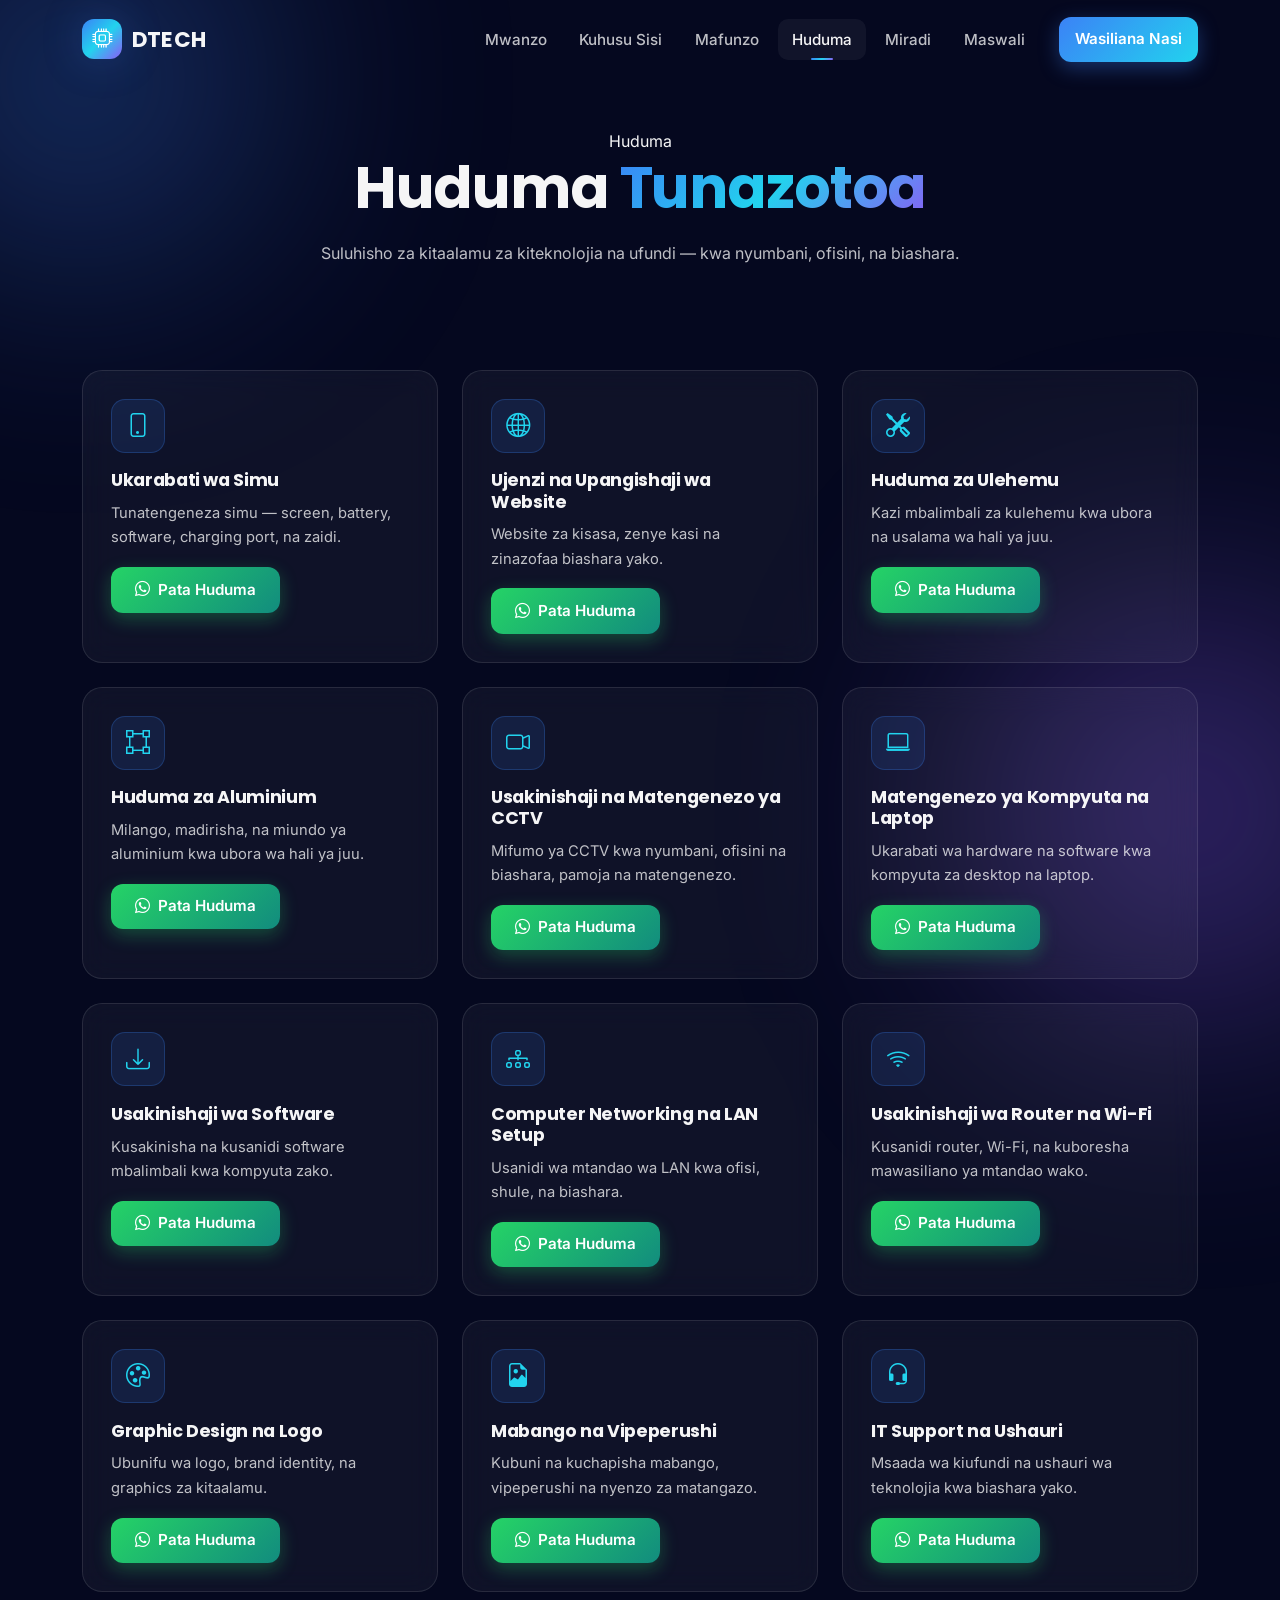
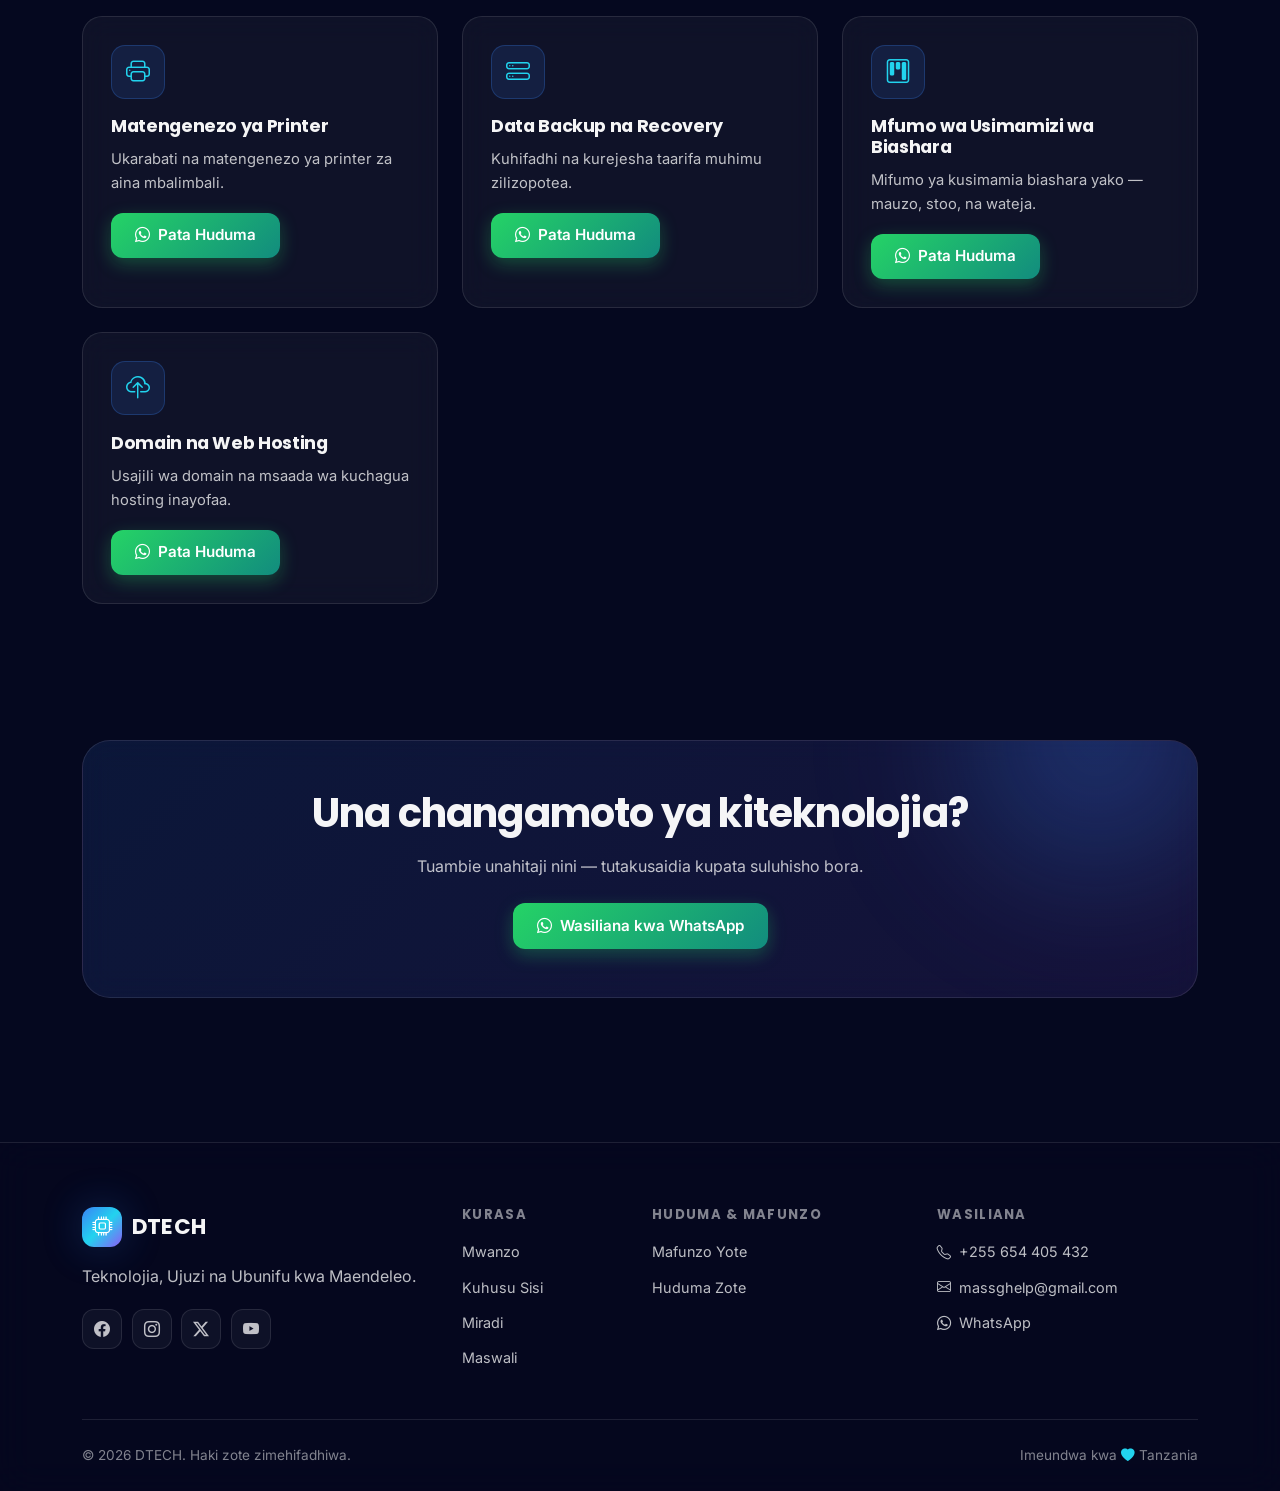
==== huduma.html @ c22b495e "Initial front-end page building" ====
<!DOCTYPE html>
<html lang="sw">
<head>
<meta charset="UTF-8">
<meta name="viewport" content="width=device-width, initial-scale=1">
<title>Huduma — DTECH</title>
<meta name="description" content="Huduma za DTECH: ukarabati wa simu, ujenzi wa website, ulehemu, aluminium, CCTV, networking, IT support na zaidi.">
<link rel="preconnect" href="https://fonts.googleapis.com">
<link rel="preconnect" href="https://fonts.gstatic.com" crossorigin>
<link href="https://fonts.googleapis.com/css2?family=Inter:wght@400;500;600;700&family=Poppins:wght@600;700;800&display=swap" rel="stylesheet">
<link href="https://cdn.jsdelivr.net/npm/bootstrap@5.3.3/dist/css/bootstrap.min.css" rel="stylesheet">
<link href="https://cdn.jsdelivr.net/npm/bootstrap-icons@1.11.3/font/bootstrap-icons.css" rel="stylesheet">
<link href="assets/css/style.css" rel="stylesheet">
</head>
<body>

<nav class="navbar navbar-expand-lg fixed-top dtech-nav" id="mainNav">
  <div class="container">
    <a class="navbar-brand" href="index.html"><span class="brand-logo"><i class="bi bi-cpu"></i></span><span class="brand-text">DTECH</span></a>
    <button class="navbar-toggler" type="button" data-bs-toggle="collapse" data-bs-target="#navMenu"><span class="navbar-toggler-icon"></span></button>
    <div class="collapse navbar-collapse" id="navMenu">
      <ul class="navbar-nav ms-auto align-items-lg-center gap-lg-1">
        <li class="nav-item"><a class="nav-link" href="index.html">Mwanzo</a></li>
        <li class="nav-item"><a class="nav-link" href="kuhusu.html">Kuhusu Sisi</a></li>
        <li class="nav-item"><a class="nav-link" href="mafunzo.html">Mafunzo</a></li>
        <li class="nav-item"><a class="nav-link" href="huduma.html">Huduma</a></li>
        <li class="nav-item"><a class="nav-link" href="miradi.html">Miradi</a></li>
        <li class="nav-item"><a class="nav-link" href="maswali.html">Maswali</a></li>
        <li class="nav-item ms-lg-3 mt-2 mt-lg-0"><a class="btn btn-gradient btn-sm px-3" href="wasiliana.html">Wasiliana Nasi</a></li>
      </ul>
    </div>
  </div>
</nav>

<header class="page-header">
  <div class="container">
    <span class="eyebrow">Huduma</span>
    <h1>Huduma <span class="gradient-text">Tunazotoa</span></h1>
    <p>Suluhisho za kitaalamu za kiteknolojia na ufundi — kwa nyumbani, ofisini, na biashara.</p>
  </div>
</header>

<section class="section-sm">
  <div class="container">
    <div class="row g-4">
      <!-- 1 -->
      <div class="col-md-6 col-lg-4 reveal">
        <div class="glass-card">
          <div class="card-icon"><i class="bi bi-phone"></i></div>
          <h3 class="card-title">Ukarabati wa Simu</h3>
          <p class="card-text">Tunatengeneza simu — screen, battery, software, charging port, na zaidi.</p>
          <a href="https://wa.me/255654405432?text=Habari%20DTECH%2C%20nahitaji%20huduma%20ya%20Ukarabati%20wa%20Simu." target="_blank" rel="noopener" class="btn btn-whatsapp btn-sm"><i class="bi bi-whatsapp me-1"></i> Pata Huduma</a>
        </div>
      </div>
      <!-- 2 -->
      <div class="col-md-6 col-lg-4 reveal">
        <div class="glass-card">
          <div class="card-icon"><i class="bi bi-globe2"></i></div>
          <h3 class="card-title">Ujenzi na Upangishaji wa Website</h3>
          <p class="card-text">Website za kisasa, zenye kasi na zinazofaa biashara yako.</p>
          <a href="https://wa.me/255654405432?text=Habari%20DTECH%2C%20nahitaji%20huduma%20ya%20Ujenzi%20na%20Upangishaji%20wa%20Website." target="_blank" rel="noopener" class="btn btn-whatsapp btn-sm"><i class="bi bi-whatsapp me-1"></i> Pata Huduma</a>
        </div>
      </div>
      <!-- 3 -->
      <div class="col-md-6 col-lg-4 reveal">
        <div class="glass-card">
          <div class="card-icon"><i class="bi bi-tools"></i></div>
          <h3 class="card-title">Huduma za Ulehemu</h3>
          <p class="card-text">Kazi mbalimbali za kulehemu kwa ubora na usalama wa hali ya juu.</p>
          <a href="https://wa.me/255654405432?text=Habari%20DTECH%2C%20nahitaji%20huduma%20za%20Ulehemu." target="_blank" rel="noopener" class="btn btn-whatsapp btn-sm"><i class="bi bi-whatsapp me-1"></i> Pata Huduma</a>
        </div>
      </div>
      <!-- 4 -->
      <div class="col-md-6 col-lg-4 reveal">
        <div class="glass-card">
          <div class="card-icon"><i class="bi bi-bounding-box"></i></div>
          <h3 class="card-title">Huduma za Aluminium</h3>
          <p class="card-text">Milango, madirisha, na miundo ya aluminium kwa ubora wa hali ya juu.</p>
          <a href="https://wa.me/255654405432?text=Habari%20DTECH%2C%20nahitaji%20huduma%20za%20Aluminium." target="_blank" rel="noopener" class="btn btn-whatsapp btn-sm"><i class="bi bi-whatsapp me-1"></i> Pata Huduma</a>
        </div>
      </div>
      <!-- 5 -->
      <div class="col-md-6 col-lg-4 reveal">
        <div class="glass-card">
          <div class="card-icon"><i class="bi bi-camera-video"></i></div>
          <h3 class="card-title">Usakinishaji na Matengenezo ya CCTV</h3>
          <p class="card-text">Mifumo ya CCTV kwa nyumbani, ofisini na biashara, pamoja na matengenezo.</p>
          <a href="https://wa.me/255654405432?text=Habari%20DTECH%2C%20nahitaji%20huduma%20ya%20Usakinishaji%20na%20Matengenezo%20ya%20CCTV." target="_blank" rel="noopener" class="btn btn-whatsapp btn-sm"><i class="bi bi-whatsapp me-1"></i> Pata Huduma</a>
        </div>
      </div>
      <!-- 6 -->
      <div class="col-md-6 col-lg-4 reveal">
        <div class="glass-card">
          <div class="card-icon"><i class="bi bi-laptop"></i></div>
          <h3 class="card-title">Matengenezo ya Kompyuta na Laptop</h3>
          <p class="card-text">Ukarabati wa hardware na software kwa kompyuta za desktop na laptop.</p>
          <a href="https://wa.me/255654405432?text=Habari%20DTECH%2C%20nahitaji%20huduma%20ya%20Matengenezo%20ya%20Kompyuta%20na%20Laptop." target="_blank" rel="noopener" class="btn btn-whatsapp btn-sm"><i class="bi bi-whatsapp me-1"></i> Pata Huduma</a>
        </div>
      </div>
      <!-- 7 -->
      <div class="col-md-6 col-lg-4 reveal">
        <div class="glass-card">
          <div class="card-icon"><i class="bi bi-download"></i></div>
          <h3 class="card-title">Usakinishaji wa Software</h3>
          <p class="card-text">Kusakinisha na kusanidi software mbalimbali kwa kompyuta zako.</p>
          <a href="https://wa.me/255654405432?text=Habari%20DTECH%2C%20nahitaji%20huduma%20ya%20Usakinishaji%20wa%20Software." target="_blank" rel="noopener" class="btn btn-whatsapp btn-sm"><i class="bi bi-whatsapp me-1"></i> Pata Huduma</a>
        </div>
      </div>
      <!-- 8 -->
      <div class="col-md-6 col-lg-4 reveal">
        <div class="glass-card">
          <div class="card-icon"><i class="bi bi-diagram-3"></i></div>
          <h3 class="card-title">Computer Networking na LAN Setup</h3>
          <p class="card-text">Usanidi wa mtandao wa LAN kwa ofisi, shule, na biashara.</p>
          <a href="https://wa.me/255654405432?text=Habari%20DTECH%2C%20nahitaji%20huduma%20ya%20Computer%20Networking%20na%20LAN%20Setup." target="_blank" rel="noopener" class="btn btn-whatsapp btn-sm"><i class="bi bi-whatsapp me-1"></i> Pata Huduma</a>
        </div>
      </div>
      <!-- 9 -->
      <div class="col-md-6 col-lg-4 reveal">
        <div class="glass-card">
          <div class="card-icon"><i class="bi bi-wifi"></i></div>
          <h3 class="card-title">Usakinishaji wa Router na Wi-Fi</h3>
          <p class="card-text">Kusanidi router, Wi-Fi, na kuboresha mawasiliano ya mtandao wako.</p>
          <a href="https://wa.me/255654405432?text=Habari%20DTECH%2C%20nahitaji%20huduma%20ya%20Usakinishaji%20wa%20Router%20na%20Wi-Fi." target="_blank" rel="noopener" class="btn btn-whatsapp btn-sm"><i class="bi bi-whatsapp me-1"></i> Pata Huduma</a>
        </div>
      </div>
      <!-- 10 -->
      <div class="col-md-6 col-lg-4 reveal">
        <div class="glass-card">
          <div class="card-icon"><i class="bi bi-palette"></i></div>
          <h3 class="card-title">Graphic Design na Logo</h3>
          <p class="card-text">Ubunifu wa logo, brand identity, na graphics za kitaalamu.</p>
          <a href="https://wa.me/255654405432?text=Habari%20DTECH%2C%20nahitaji%20huduma%20ya%20Graphic%20Design%20na%20Utengenezaji%20wa%20Logo." target="_blank" rel="noopener" class="btn btn-whatsapp btn-sm"><i class="bi bi-whatsapp me-1"></i> Pata Huduma</a>
        </div>
      </div>
      <!-- 11 -->
      <div class="col-md-6 col-lg-4 reveal">
        <div class="glass-card">
          <div class="card-icon"><i class="bi bi-file-earmark-image"></i></div>
          <h3 class="card-title">Mabango na Vipeperushi</h3>
          <p class="card-text">Kubuni na kuchapisha mabango, vipeperushi na nyenzo za matangazo.</p>
          <a href="https://wa.me/255654405432?text=Habari%20DTECH%2C%20nahitaji%20huduma%20ya%20Utengenezaji%20wa%20Mabango%20na%20Vipeperushi." target="_blank" rel="noopener" class="btn btn-whatsapp btn-sm"><i class="bi bi-whatsapp me-1"></i> Pata Huduma</a>
        </div>
      </div>
      <!-- 12 -->
      <div class="col-md-6 col-lg-4 reveal">
        <div class="glass-card">
          <div class="card-icon"><i class="bi bi-headset"></i></div>
          <h3 class="card-title">IT Support na Ushauri</h3>
          <p class="card-text">Msaada wa kiufundi na ushauri wa teknolojia kwa biashara yako.</p>
          <a href="https://wa.me/255654405432?text=Habari%20DTECH%2C%20nahitaji%20huduma%20ya%20IT%20Support%20na%20Ushauri%20wa%20Teknolojia." target="_blank" rel="noopener" class="btn btn-whatsapp btn-sm"><i class="bi bi-whatsapp me-1"></i> Pata Huduma</a>
        </div>
      </div>
      <!-- 13 -->
      <div class="col-md-6 col-lg-4 reveal">
        <div class="glass-card">
          <div class="card-icon"><i class="bi bi-printer"></i></div>
          <h3 class="card-title">Matengenezo ya Printer</h3>
          <p class="card-text">Ukarabati na matengenezo ya printer za aina mbalimbali.</p>
          <a href="https://wa.me/255654405432?text=Habari%20DTECH%2C%20nahitaji%20huduma%20ya%20Matengenezo%20ya%20Printer." target="_blank" rel="noopener" class="btn btn-whatsapp btn-sm"><i class="bi bi-whatsapp me-1"></i> Pata Huduma</a>
        </div>
      </div>
      <!-- 14 -->
      <div class="col-md-6 col-lg-4 reveal">
        <div class="glass-card">
          <div class="card-icon"><i class="bi bi-hdd-stack"></i></div>
          <h3 class="card-title">Data Backup na Recovery</h3>
          <p class="card-text">Kuhifadhi na kurejesha taarifa muhimu zilizopotea.</p>
          <a href="https://wa.me/255654405432?text=Habari%20DTECH%2C%20nahitaji%20huduma%20ya%20Data%20Backup%20na%20Recovery." target="_blank" rel="noopener" class="btn btn-whatsapp btn-sm"><i class="bi bi-whatsapp me-1"></i> Pata Huduma</a>
        </div>
      </div>
      <!-- 15 -->
      <div class="col-md-6 col-lg-4 reveal">
        <div class="glass-card">
          <div class="card-icon"><i class="bi bi-kanban"></i></div>
          <h3 class="card-title">Mfumo wa Usimamizi wa Biashara</h3>
          <p class="card-text">Mifumo ya kusimamia biashara yako — mauzo, stoo, na wateja.</p>
          <a href="https://wa.me/255654405432?text=Habari%20DTECH%2C%20nahitaji%20huduma%20ya%20Mfumo%20wa%20Usimamizi%20wa%20Biashara." target="_blank" rel="noopener" class="btn btn-whatsapp btn-sm"><i class="bi bi-whatsapp me-1"></i> Pata Huduma</a>
        </div>
      </div>
      <!-- 16 -->
      <div class="col-md-6 col-lg-4 reveal">
        <div class="glass-card">
          <div class="card-icon"><i class="bi bi-cloud-upload"></i></div>
          <h3 class="card-title">Domain na Web Hosting</h3>
          <p class="card-text">Usajili wa domain na msaada wa kuchagua hosting inayofaa.</p>
          <a href="https://wa.me/255654405432?text=Habari%20DTECH%2C%20nahitaji%20huduma%20ya%20Domain%20Registration%20na%20Web%20Hosting%20Assistance." target="_blank" rel="noopener" class="btn btn-whatsapp btn-sm"><i class="bi bi-whatsapp me-1"></i> Pata Huduma</a>
        </div>
      </div>
    </div>
  </div>
</section>

<section class="section">
  <div class="container">
    <div class="cta-banner reveal">
      <h2 class="mb-3">Una changamoto ya kiteknolojia?</h2>
      <p class="mb-4">Tuambie unahitaji nini — tutakusaidia kupata suluhisho bora.</p>
      <a href="https://wa.me/255654405432?text=Habari%20DTECH%2C%20nahitaji%20msaada%20kuhusu%20huduma%20zenu." target="_blank" rel="noopener" class="btn btn-whatsapp"><i class="bi bi-whatsapp me-2"></i>Wasiliana kwa WhatsApp</a>
    </div>
  </div>
</section>

<footer class="dtech-footer">
  <div class="container">
    <div class="row g-4">
      <div class="col-lg-4">
        <a class="navbar-brand" href="index.html"><span class="brand-logo"><i class="bi bi-cpu"></i></span><span class="brand-text">DTECH</span></a>
        <p class="mt-3" style="max-width:340px;">Teknolojia, Ujuzi na Ubunifu kwa Maendeleo.</p>
        <div class="social-links">
          <a href="#" aria-label="Facebook"><i class="bi bi-facebook"></i></a>
          <a href="#" aria-label="Instagram"><i class="bi bi-instagram"></i></a>
          <a href="#" aria-label="Twitter / X"><i class="bi bi-twitter-x"></i></a>
          <a href="#" aria-label="YouTube"><i class="bi bi-youtube"></i></a>
        </div>
      </div>
      <div class="col-6 col-lg-2">
        <h6>Kurasa</h6>
        <ul>
          <li><a href="index.html">Mwanzo</a></li>
          <li><a href="kuhusu.html">Kuhusu Sisi</a></li>
          <li><a href="miradi.html">Miradi</a></li>
          <li><a href="maswali.html">Maswali</a></li>
        </ul>
      </div>
      <div class="col-6 col-lg-3">
        <h6>Huduma & Mafunzo</h6>
        <ul>
          <li><a href="mafunzo.html">Mafunzo Yote</a></li>
          <li><a href="huduma.html">Huduma Zote</a></li>
        </ul>
      </div>
      <div class="col-lg-3">
        <h6>Wasiliana</h6>
        <ul>
          <li><a href="tel:+255654405432"><i class="bi bi-telephone me-2"></i>+255 654 405 432</a></li>
          <li><a href="mailto:massghelp@gmail.com"><i class="bi bi-envelope me-2"></i>massghelp@gmail.com</a></li>
          <li><a href="https://wa.me/255654405432" target="_blank" rel="noopener"><i class="bi bi-whatsapp me-2"></i>WhatsApp</a></li>
        </ul>
      </div>
    </div>
    <div class="footer-bottom d-flex flex-wrap justify-content-between gap-2">
      <span>© 2026 DTECH. Haki zote zimehifadhiwa.</span>
      <span>Imeundwa kwa <i class="bi bi-heart-fill" style="color:#22d3ee;"></i> Tanzania</span>
    </div>
  </div>
</footer>

<button class="back-to-top" id="backToTop" aria-label="Rudi juu"><i class="bi bi-arrow-up"></i></button>

<script src="https://cdn.jsdelivr.net/npm/bootstrap@5.3.3/dist/js/bootstrap.bundle.min.js"></script>
<script src="assets/js/main.js"></script>
</body>
</html>
---- assets/css/style.css ----
/* ============================================================
   DTECH — Global Stylesheet
   Glassmorphism • Deep Navy • Electric Blue • Cyan • Purple
   ============================================================ */

:root {
  --navy-900: #05081f;
  --navy-800: #0a1038;
  --navy-700: #111a4f;

  --blue-500: #3b82f6;
  --blue-400: #60a5fa;
  --cyan-400: #22d3ee;
  --purple-500: #8b5cf6;
  --purple-400: #a78bfa;

  --text-primary: rgba(255, 255, 255, 0.96);
  --text-secondary: rgba(255, 255, 255, 0.74);
  --text-muted: rgba(255, 255, 255, 0.5);

  --glass-bg: rgba(255, 255, 255, 0.045);
  --glass-bg-strong: rgba(255, 255, 255, 0.08);
  --glass-border: rgba(255, 255, 255, 0.1);
  --glass-border-hover: rgba(96, 165, 250, 0.45);

  --gradient-primary: linear-gradient(135deg, #3b82f6 0%, #22d3ee 50%, #8b5cf6 100%);
  --gradient-soft: linear-gradient(135deg, rgba(59, 130, 246, 0.12), rgba(139, 92, 246, 0.12));

  --radius: 20px;
  --radius-sm: 14px;
  --radius-lg: 28px;

  --shadow-card: 0 8px 32px rgba(0, 0, 0, 0.3);
  --shadow-glow: 0 0 40px rgba(59, 130, 246, 0.25);

  --transition: all 0.3s cubic-bezier(0.4, 0, 0.2, 1);
}

/* ---------- Base ---------- */
* { box-sizing: border-box; }

html { scroll-behavior: smooth; scroll-padding-top: 90px; }

body {
  font-family: 'Inter', -apple-system, BlinkMacSystemFont, 'Segoe UI', sans-serif;
  background: var(--navy-900);
  color: var(--text-primary);
  overflow-x: hidden;
  min-height: 100vh;
  line-height: 1.65;
  -webkit-font-smoothing: antialiased;
}

/* Animated background orbs */
body::before,
body::after {
  content: '';
  position: fixed;
  border-radius: 50%;
  filter: blur(120px);
  z-index: -1;
  pointer-events: none;
  opacity: 0.5;
}
body::before {
  width: 520px; height: 520px;
  background: radial-gradient(circle, #3b82f6 0%, transparent 70%);
  top: -180px; left: -180px;
  animation: floatOrb1 18s ease-in-out infinite;
}
body::after {
  width: 620px; height: 620px;
  background: radial-gradient(circle, #8b5cf6 0%, transparent 70%);
  bottom: -220px; right: -220px;
  animation: floatOrb2 22s ease-in-out infinite;
}

@keyframes floatOrb1 {
  0%, 100% { transform: translate(0, 0) scale(1); }
  50% { transform: translate(80px, 60px) scale(1.1); }
}
@keyframes floatOrb2 {
  0%, 100% { transform: translate(0, 0) scale(1); }
  50% { transform: translate(-100px, -70px) scale(1.08); }
}

/* ---------- Typography ---------- */
h1, h2, h3, h4, h5, h6 {
  font-family: 'Poppins', 'Inter', sans-serif;
  font-weight: 700;
  letter-spacing: -0.02em;
  line-height: 1.2;
  color: var(--text-primary);
}
h1 { font-size: clamp(2rem, 5vw, 3.6rem); }
h2 { font-size: clamp(1.6rem, 3.5vw, 2.5rem); }
h3 { font-size: clamp(1.15rem, 2vw, 1.45rem); }

p { color: var(--text-secondary); }

a { color: var(--blue-400); text-decoration: none; transition: var(--transition); }
a:hover { color: var(--cyan-400); }

.gradient-text {
  background: var(--gradient-primary);
  -webkit-background-clip: text;
  background-clip: text;
  -webkit-text-fill-color: transparent;
  color: transparent;
}

/* ---------- Layout helpers ---------- */
.section { padding: 5rem 0; position: relative; }
.section-sm { padding: 3.5rem 0; }

.section-head { max-width: 720px; margin: 0 auto 3rem; text-align: center; }
.section-head .eyebrow {
  display: inline-block;
  font-size: 0.78rem;
  font-weight: 600;
  letter-spacing: 0.14em;
  text-transform: uppercase;
  color: var(--cyan-400);
  padding: 0.4rem 0.9rem;
  border-radius: 999px;
  background: rgba(34, 211, 238, 0.08);
  border: 1px solid rgba(34, 211, 238, 0.25);
  margin-bottom: 1rem;
}

/* ---------- Navbar ---------- */
.dtech-nav {
  padding: 0.9rem 0;
  transition: var(--transition);
  background: transparent;
  border-bottom: 1px solid transparent;
}
.dtech-nav.scrolled {
  background: rgba(5, 8, 31, 0.72);
  backdrop-filter: blur(18px);
  -webkit-backdrop-filter: blur(18px);
  border-bottom: 1px solid var(--glass-border);
  padding: 0.6rem 0;
}

.navbar-brand {
  display: flex !important;
  align-items: center;
  gap: 0.6rem;
  font-family: 'Poppins', sans-serif;
  font-weight: 700;
  font-size: 1.35rem;
  color: var(--text-primary) !important;
}
.brand-logo {
  width: 40px; height: 40px;
  display: grid; place-items: center;
  border-radius: 12px;
  background: var(--gradient-primary);
  color: #fff;
  font-size: 1.25rem;
  box-shadow: var(--shadow-glow);
}
.brand-text { letter-spacing: 0.02em; }

.dtech-nav .nav-link {
  color: var(--text-secondary) !important;
  font-weight: 500;
  font-size: 0.95rem;
  padding: 0.5rem 0.9rem !important;
  border-radius: 10px;
  transition: var(--transition);
  position: relative;
}
.dtech-nav .nav-link:hover,
.dtech-nav .nav-link.active {
  color: var(--text-primary) !important;
  background: rgba(255, 255, 255, 0.05);
}
.dtech-nav .nav-link.active::after {
  content: '';
  position: absolute;
  bottom: 0px;
  left: 50%; transform: translateX(-50%);
  width: 22px; height: 2px;
  background: var(--gradient-primary);
  border-radius: 2px;
}

.navbar-toggler {
  border: 1px solid var(--glass-border);
  padding: 0.4rem 0.6rem;
  border-radius: 10px;
}
.navbar-toggler:focus { box-shadow: 0 0 0 3px rgba(59,130,246,0.35); }
.navbar-toggler-icon {
  background-image: url("data:image/svg+xml,%3Csvg xmlns='http://www.w3.org/2000/svg' viewBox='0 0 30 30'%3E%3Cpath stroke='rgba(255,255,255,0.85)' stroke-width='2' stroke-linecap='round' d='M4 7h22M4 15h22M4 23h22'/%3E%3C/svg%3E");
}

/* ---------- Buttons ---------- */
.btn {
  border-radius: 12px;
  font-weight: 600;
  padding: 0.7rem 1.5rem;
  transition: var(--transition);
  border: none;
  font-size: 0.95rem;
}

.btn-gradient {
  background: var(--gradient-primary);
  color: #fff !important;
  background-size: 200% 200%;
  box-shadow: 0 6px 20px rgba(59, 130, 246, 0.35);
  position: relative;
  overflow: hidden;
}
.btn-gradient:hover {
  transform: translateY(-2px);
  box-shadow: 0 10px 30px rgba(59, 130, 246, 0.5);
  background-position: 100% 50%;
  color: #fff !important;
}

.btn-glass {
  background: var(--glass-bg-strong);
  color: var(--text-primary) !important;
  border: 1px solid var(--glass-border);
  backdrop-filter: blur(10px);
}
.btn-glass:hover {
  background: rgba(255, 255, 255, 0.12);
  border-color: var(--glass-border-hover);
  color: #fff !important;
  transform: translateY(-2px);
}

.btn-whatsapp {
  background: linear-gradient(135deg, #25d366, #128c7e);
  color: #fff !important;
  box-shadow: 0 6px 18px rgba(37, 211, 102, 0.3);
}
.btn-whatsapp:hover {
  transform: translateY(-2px);
  box-shadow: 0 10px 26px rgba(37, 211, 102, 0.45);
  color: #fff !important;
}

/* ---------- Glass Card ---------- */
.glass-card {
  background: var(--glass-bg);
  border: 1px solid var(--glass-border);
  backdrop-filter: blur(14px);
  -webkit-backdrop-filter: blur(14px);
  border-radius: var(--radius);
  padding: 1.75rem;
  transition: var(--transition);
  height: 100%;
  position: relative;
  overflow: hidden;
}
.glass-card::before {
  content: '';
  position: absolute;
  inset: 0;
  background: var(--gradient-soft);
  opacity: 0;
  transition: var(--transition);
  pointer-events: none;
}
.glass-card:hover {
  transform: translateY(-6px);
  border-color: var(--glass-border-hover);
  box-shadow: var(--shadow-card), 0 0 30px rgba(59, 130, 246, 0.15);
}
.glass-card:hover::before { opacity: 1; }
.glass-card > * { position: relative; z-index: 1; }

/* Card icon badge */
.card-icon {
  width: 54px; height: 54px;
  display: grid; place-items: center;
  border-radius: 14px;
  background: rgba(59, 130, 246, 0.12);
  border: 1px solid rgba(59, 130, 246, 0.25);
  color: var(--cyan-400);
  font-size: 1.5rem;
  margin-bottom: 1.1rem;
  transition: var(--transition);
}
.glass-card:hover .card-icon {
  background: var(--gradient-primary);
  color: #fff;
  border-color: transparent;
  transform: scale(1.08);
}

.card-title { font-size: 1.1rem; margin-bottom: 0.6rem; }
.card-text { font-size: 0.92rem; color: var(--text-secondary); margin-bottom: 1.1rem; }

/* ---------- Hero ---------- */
.hero {
  padding: 9rem 0 5rem;
  position: relative;
}
.hero h1 { margin-bottom: 1.25rem; }
.hero .lead {
  font-size: 1.08rem;
  color: var(--text-secondary);
  max-width: 560px;
  margin-bottom: 2rem;
}

.trust-list {
  display: flex; flex-wrap: wrap; gap: 0.75rem;
  list-style: none; padding: 0; margin: 2rem 0 0;
}
.trust-list li {
  display: inline-flex; align-items: center; gap: 0.5rem;
  font-size: 0.85rem;
  color: var(--text-secondary);
  padding: 0.45rem 0.9rem;
  border-radius: 999px;
  background: var(--glass-bg);
  border: 1px solid var(--glass-border);
  backdrop-filter: blur(10px);
}
.trust-list li i { color: var(--cyan-400); font-size: 0.95rem; }

/* Hero visual */
.hero-visual {
  position: relative;
  display: grid;
  place-items: center;
  aspect-ratio: 1 / 1;
  max-width: 520px;
  margin: 0 auto;
}
.hero-visual .core {
  width: 62%; height: 62%;
  border-radius: 32px;
  background: var(--gradient-primary);
  display: grid; place-items: center;
  font-size: 6rem;
  color: #fff;
  box-shadow: 0 0 80px rgba(59, 130, 246, 0.5), inset 0 0 40px rgba(255,255,255,0.15);
  animation: floatCore 6s ease-in-out infinite;
}
.hero-visual .ring {
  position: absolute;
  inset: 0;
  border-radius: 50%;
  border: 1px dashed rgba(96, 165, 250, 0.35);
  animation: spin 30s linear infinite;
}
.hero-visual .ring::after {
  content: '';
  position: absolute;
  top: -6px; left: 50%;
  width: 12px; height: 12px;
  border-radius: 50%;
  background: var(--cyan-400);
  box-shadow: 0 0 20px var(--cyan-400);
}
.hero-visual .ring.r2 {
  inset: 12%;
  animation: spin 22s linear infinite reverse;
  border-color: rgba(139, 92, 246, 0.35);
}
.hero-visual .ring.r2::after { background: var(--purple-400); box-shadow: 0 0 20px var(--purple-400); }

@keyframes floatCore {
  0%, 100% { transform: translateY(0); }
  50% { transform: translateY(-14px); }
}
@keyframes spin { to { transform: rotate(360deg); } }

/* ---------- Page header (inner pages) ---------- */
.page-header {
  padding: 8rem 0 3rem;
  text-align: center;
  position: relative;
}
.page-header .eyebrow { margin-bottom: 1rem; }
.page-header p { max-width: 640px; margin: 1rem auto 0; }

/* ---------- Filter buttons ---------- */
.filter-bar {
  display: flex; flex-wrap: wrap; gap: 0.5rem;
  justify-content: center;
  margin-bottom: 2.5rem;
}
.filter-btn {
  padding: 0.5rem 1.1rem;
  border-radius: 999px;
  background: var(--glass-bg);
  border: 1px solid var(--glass-border);
  color: var(--text-secondary);
  font-size: 0.88rem;
  font-weight: 500;
  transition: var(--transition);
  cursor: pointer;
}
.filter-btn:hover { color: var(--text-primary); border-color: var(--glass-border-hover); }
.filter-btn.active {
  background: var(--gradient-primary);
  border-color: transparent;
  color: #fff;
  box-shadow: 0 6px 18px rgba(59, 130, 246, 0.35);
}

/* ---------- Accordion (FAQ) ---------- */
.accordion-item {
  background: var(--glass-bg);
  border: 1px solid var(--glass-border);
  border-radius: var(--radius-sm) !important;
  margin-bottom: 0.75rem;
  overflow: hidden;
  backdrop-filter: blur(12px);
}
.accordion-button {
  background: transparent !important;
  color: var(--text-primary) !important;
  font-weight: 600;
  padding: 1.1rem 1.4rem;
  box-shadow: none !important;
  font-size: 1rem;
}
.accordion-button:not(.collapsed) { color: var(--cyan-400) !important; }
.accordion-button::after {
  filter: invert(1) brightness(2);
  opacity: 0.7;
}
.accordion-body {
  color: var(--text-secondary);
  padding: 0 1.4rem 1.3rem;
  font-size: 0.95rem;
}

/* ---------- Contact form ---------- */
.form-control, .form-select {
  background: rgba(255, 255, 255, 0.04);
  border: 1px solid var(--glass-border);
  color: var(--text-primary);
  border-radius: 12px;
  padding: 0.75rem 1rem;
  transition: var(--transition);
}
.form-control:focus, .form-select:focus {
  background: rgba(255, 255, 255, 0.06);
  border-color: var(--blue-500);
  color: var(--text-primary);
  box-shadow: 0 0 0 4px rgba(59, 130, 246, 0.15);
}
.form-control::placeholder { color: var(--text-muted); }
.form-select option { background: var(--navy-800); color: var(--text-primary); }
.form-label { color: var(--text-secondary); font-size: 0.88rem; font-weight: 500; margin-bottom: 0.4rem; }

/* ---------- Contact info cards ---------- */
.contact-info {
  display: flex; align-items: flex-start; gap: 1rem;
  padding: 1.25rem;
  border-radius: var(--radius-sm);
  background: var(--glass-bg);
  border: 1px solid var(--glass-border);
  transition: var(--transition);
  color: var(--text-primary);
}
.contact-info:hover {
  border-color: var(--glass-border-hover);
  transform: translateX(4px);
}
.contact-info .ci-icon {
  flex-shrink: 0;
  width: 46px; height: 46px;
  border-radius: 12px;
  display: grid; place-items: center;
  background: rgba(59, 130, 246, 0.12);
  color: var(--cyan-400);
  font-size: 1.2rem;
}
.contact-info h6 { margin: 0 0 0.2rem; font-size: 0.82rem; color: var(--text-muted); text-transform: uppercase; letter-spacing: 0.08em; font-weight: 600; }
.contact-info p { margin: 0; color: var(--text-primary); font-weight: 500; }

/* ---------- Portfolio ---------- */
.portfolio-card {
  overflow: hidden;
  padding: 0;
}
.portfolio-thumb {
  height: 190px;
  display: grid; place-items: center;
  background: var(--gradient-soft);
  border-bottom: 1px solid var(--glass-border);
  position: relative;
  overflow: hidden;
  font-size: 3.5rem;
  color: var(--blue-400);
}
.portfolio-thumb::after {
  content: '';
  position: absolute; inset: 0;
  background: linear-gradient(135deg, rgba(59,130,246,0.15), rgba(139,92,246,0.15));
}
.portfolio-thumb i { position: relative; z-index: 1; }
.portfolio-body { padding: 1.5rem; }
.sample-tag {
  display: inline-block;
  font-size: 0.7rem;
  font-weight: 700;
  letter-spacing: 0.1em;
  text-transform: uppercase;
  color: var(--cyan-400);
  background: rgba(34,211,238,0.1);
  border: 1px solid rgba(34,211,238,0.3);
  padding: 0.25rem 0.65rem;
  border-radius: 999px;
  margin-bottom: 0.75rem;
}

/* ---------- CTA banner ---------- */
.cta-banner {
  padding: 3rem 2rem;
  border-radius: var(--radius-lg);
  background: var(--gradient-soft);
  border: 1px solid var(--glass-border);
  backdrop-filter: blur(14px);
  text-align: center;
  position: relative;
  overflow: hidden;
}
.cta-banner::before {
  content: '';
  position: absolute;
  width: 400px; height: 400px;
  border-radius: 50%;
  background: radial-gradient(circle, rgba(59,130,246,0.35), transparent 70%);
  top: -200px; right: -100px;
  filter: blur(60px);
  pointer-events: none;
}
.cta-banner > * { position: relative; z-index: 1; }

/* ---------- Footer ---------- */
.dtech-footer {
  margin-top: 4rem;
  padding: 4rem 0 1.5rem;
  background: rgba(5, 8, 31, 0.6);
  backdrop-filter: blur(18px);
  border-top: 1px solid var(--glass-border);
}
.dtech-footer h6 {
  font-size: 0.82rem;
  text-transform: uppercase;
  letter-spacing: 0.1em;
  color: var(--text-muted);
  margin-bottom: 1rem;
  font-weight: 700;
}
.dtech-footer ul { list-style: none; padding: 0; margin: 0; }
.dtech-footer ul li { margin-bottom: 0.55rem; }
.dtech-footer ul a {
  color: var(--text-secondary);
  font-size: 0.9rem;
  transition: var(--transition);
}
.dtech-footer ul a:hover { color: var(--cyan-400); padding-left: 4px; }

.social-links { display: flex; gap: 0.6rem; margin-top: 1.25rem; }
.social-links a {
  width: 40px; height: 40px;
  display: grid; place-items: center;
  border-radius: 12px;
  background: var(--glass-bg);
  border: 1px solid var(--glass-border);
  color: var(--text-secondary);
  transition: var(--transition);
}
.social-links a:hover {
  background: var(--gradient-primary);
  color: #fff;
  border-color: transparent;
  transform: translateY(-3px);
}
.footer-bottom {
  margin-top: 2.5rem;
  padding-top: 1.5rem;
  border-top: 1px solid var(--glass-border);
  font-size: 0.85rem;
  color: var(--text-muted);
}

/* ---------- Back to top ---------- */
.back-to-top {
  position: fixed;
  bottom: 1.5rem; right: 1.5rem;
  width: 46px; height: 46px;
  border-radius: 14px;
  background: var(--gradient-primary);
  color: #fff;
  border: none;
  display: grid; place-items: center;
  font-size: 1.15rem;
  box-shadow: 0 8px 24px rgba(59, 130, 246, 0.4);
  cursor: pointer;
  opacity: 0;
  visibility: hidden;
  transform: translateY(10px);
  transition: var(--transition);
  z-index: 999;
}
.back-to-top.show { opacity: 1; visibility: visible; transform: translateY(0); }
.back-to-top:hover { transform: translateY(-4px); }

/* ---------- Reveal animations ---------- */
.reveal {
  opacity: 0;
  transform: translateY(24px);
  transition: opacity 0.7s ease, transform 0.7s cubic-bezier(0.22, 1, 0.36, 1);
}
.reveal.revealed { opacity: 1; transform: translateY(0); }

/* ---------- Accessibility ---------- */
*:focus-visible {
  outline: 2px solid var(--cyan-400);
  outline-offset: 3px;
  border-radius: 6px;
}

@media (prefers-reduced-motion: reduce) {
  *, *::before, *::after {
    animation-duration: 0.01ms !important;
    animation-iteration-count: 1 !important;
    transition-duration: 0.01ms !important;
  }
  html { scroll-behavior: auto; }
  .reveal { opacity: 1; transform: none; }
}

/* ---------- Responsive tweaks ---------- */
@media (max-width: 991.98px) {
  .dtech-nav .nav-link { padding: 0.7rem 1rem !important; }
  .dtech-nav .navbar-collapse {
    background: rgba(5, 8, 31, 0.92);
    border: 1px solid var(--glass-border);
    backdrop-filter: blur(18px);
    border-radius: var(--radius);
    padding: 1rem;
    margin-top: 0.75rem;
  }
  .hero { padding: 7rem 0 4rem; }
  .hero-visual { max-width: 380px; margin-top: 2rem; }
  .hero-visual .core { font-size: 4rem; }
}

@media (max-width: 575.98px) {
  .section { padding: 3.5rem 0; }
  .page-header { padding: 6.5rem 0 2rem; }
  .glass-card { padding: 1.4rem; }
  .cta-banner { padding: 2.2rem 1.25rem; }
}
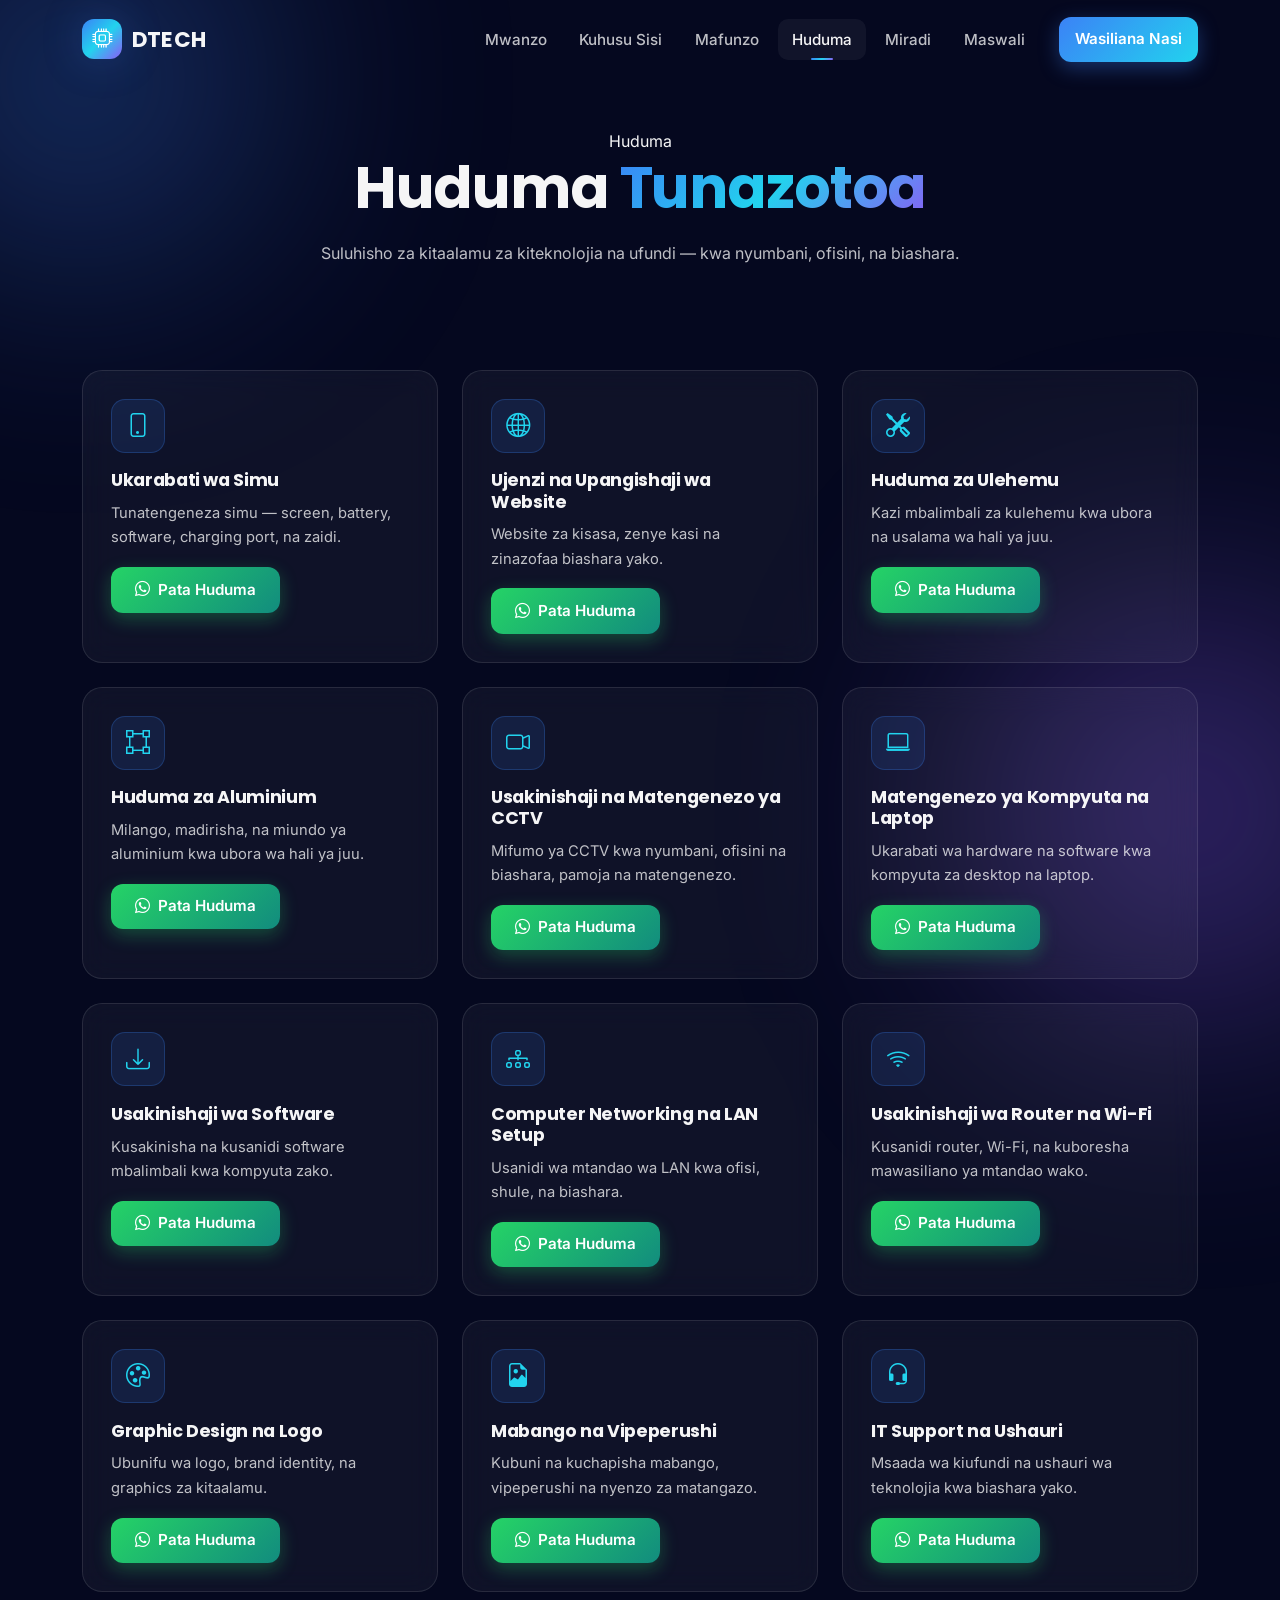
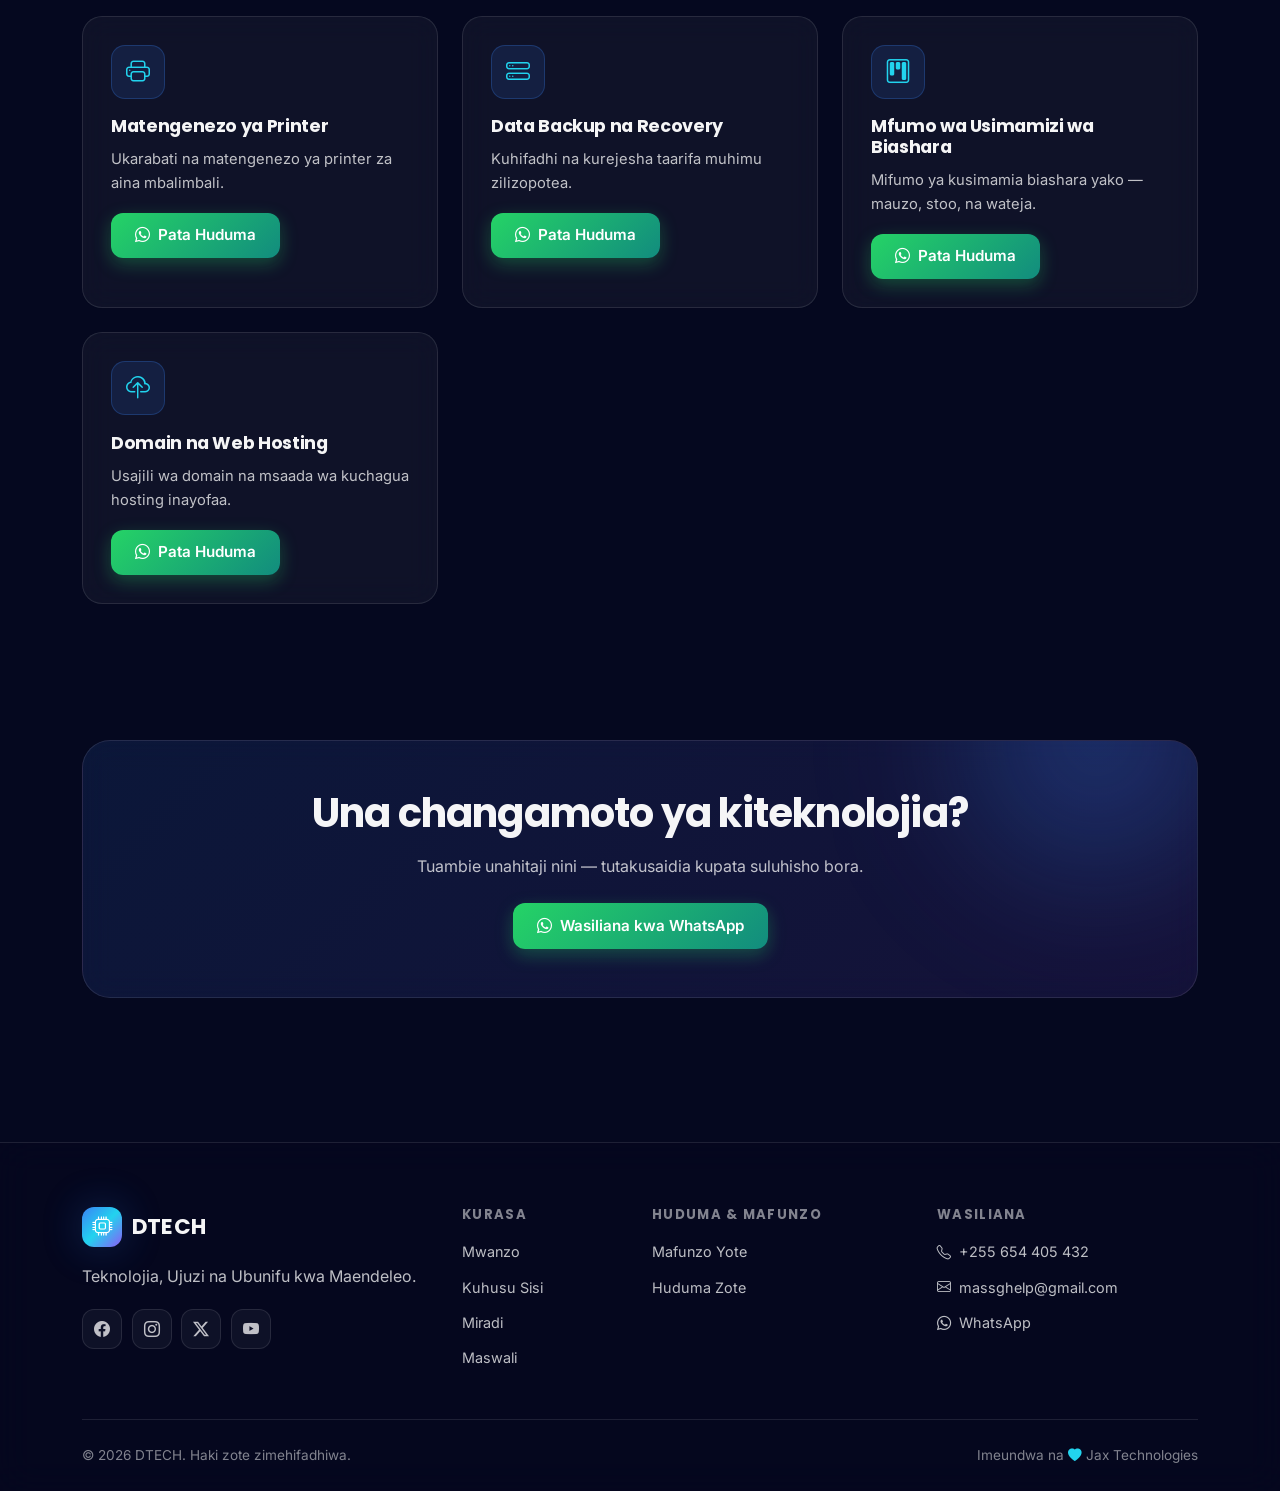
==== commit 47b9964e: "Changing website name" ====
--- a/huduma.html
+++ b/huduma.html
@@ -241,7 +241,7 @@
     </div>
     <div class="footer-bottom d-flex flex-wrap justify-content-between gap-2">
       <span>© 2026 DTECH. Haki zote zimehifadhiwa.</span>
-      <span>Imeundwa kwa <i class="bi bi-heart-fill" style="color:#22d3ee;"></i> Tanzania</span>
+      <span>Imeundwa na <i class="bi bi-heart-fill" style="color:#22d3ee;"></i> Jax Technologies</span>
     </div>
   </div>
 </footer>
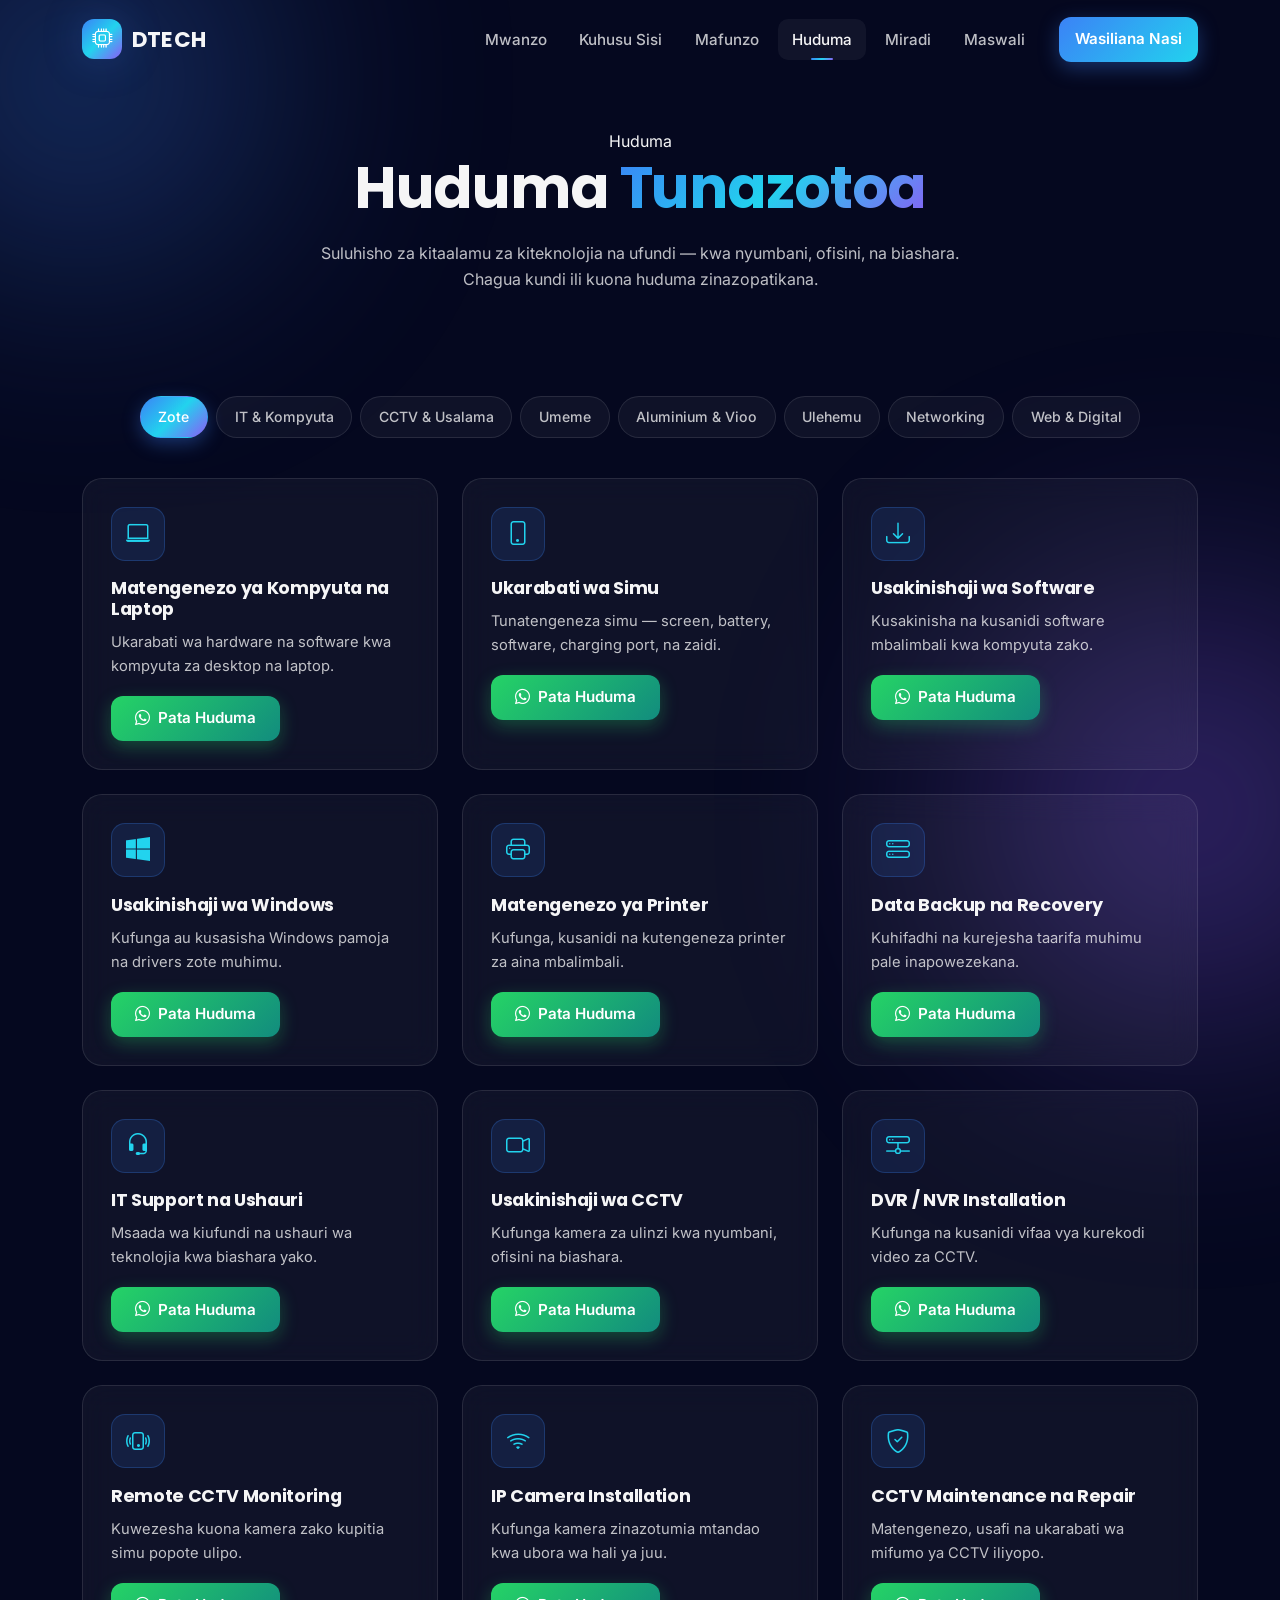
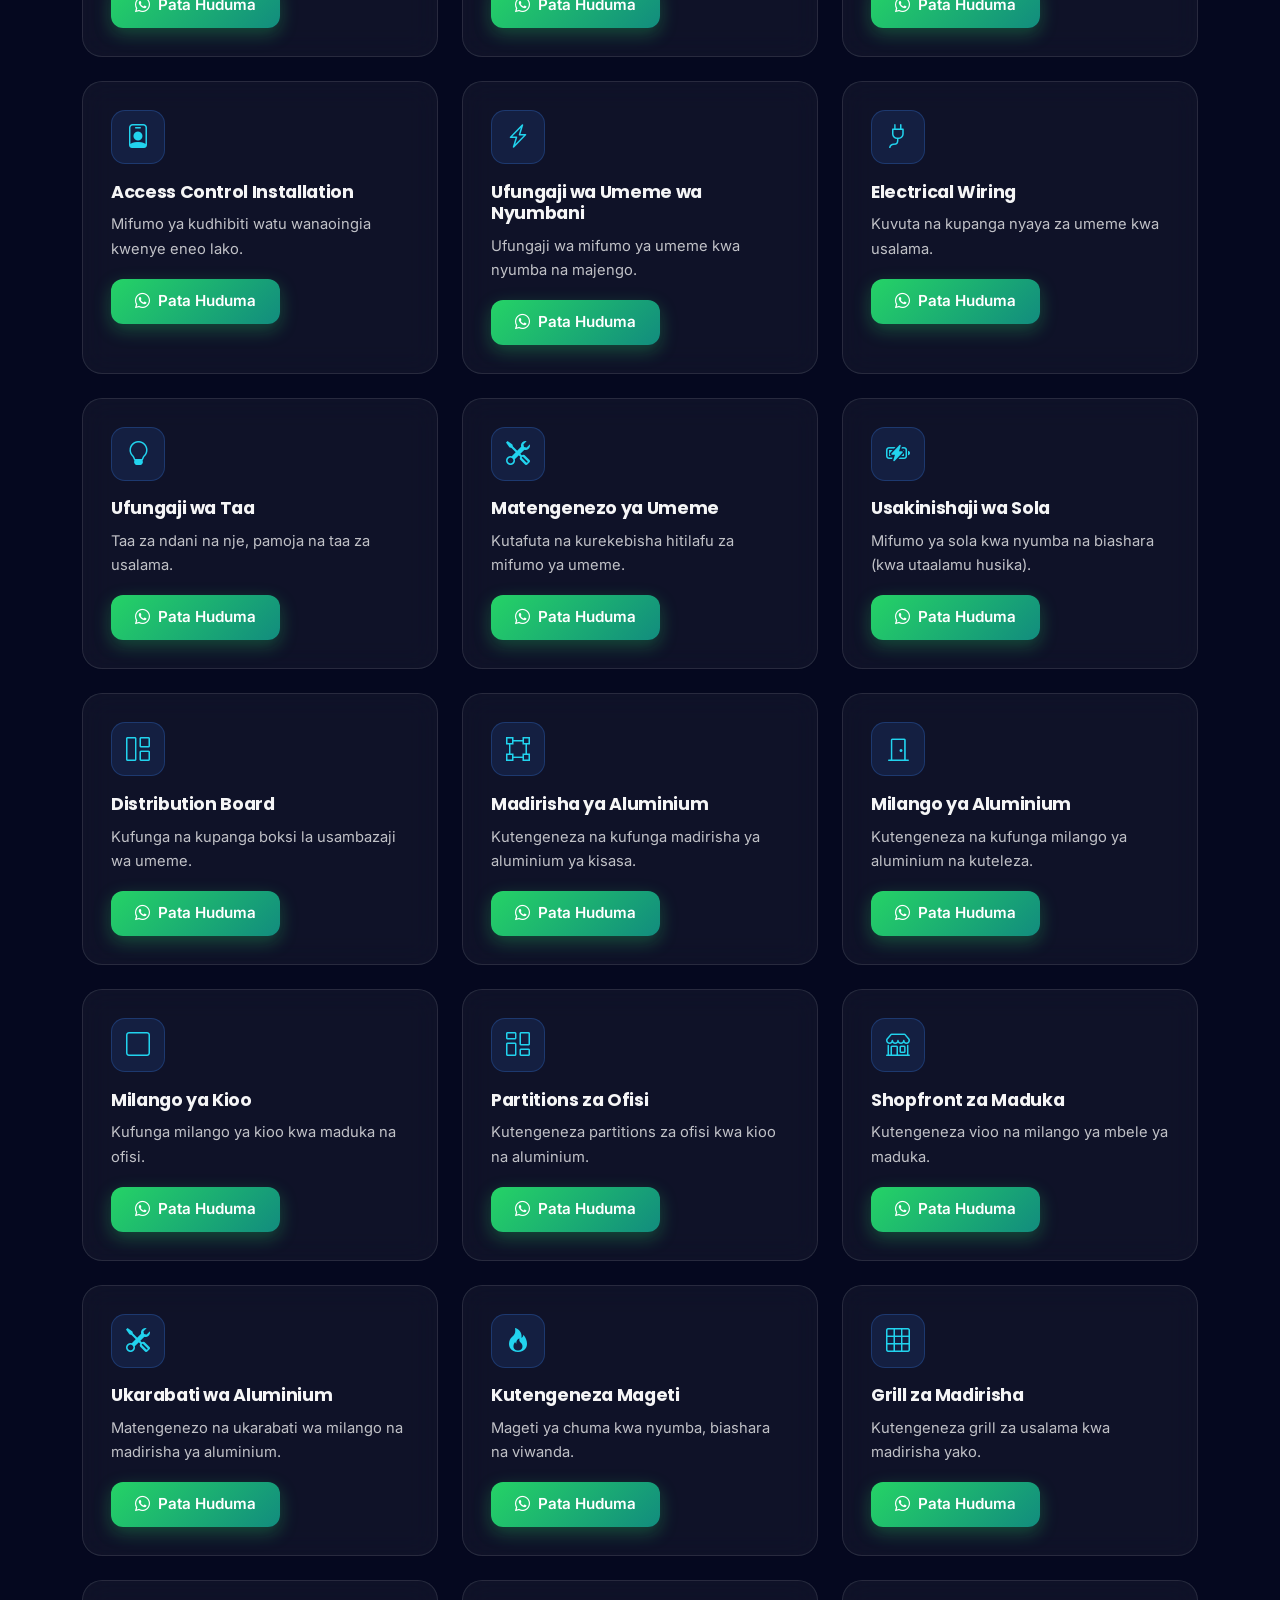
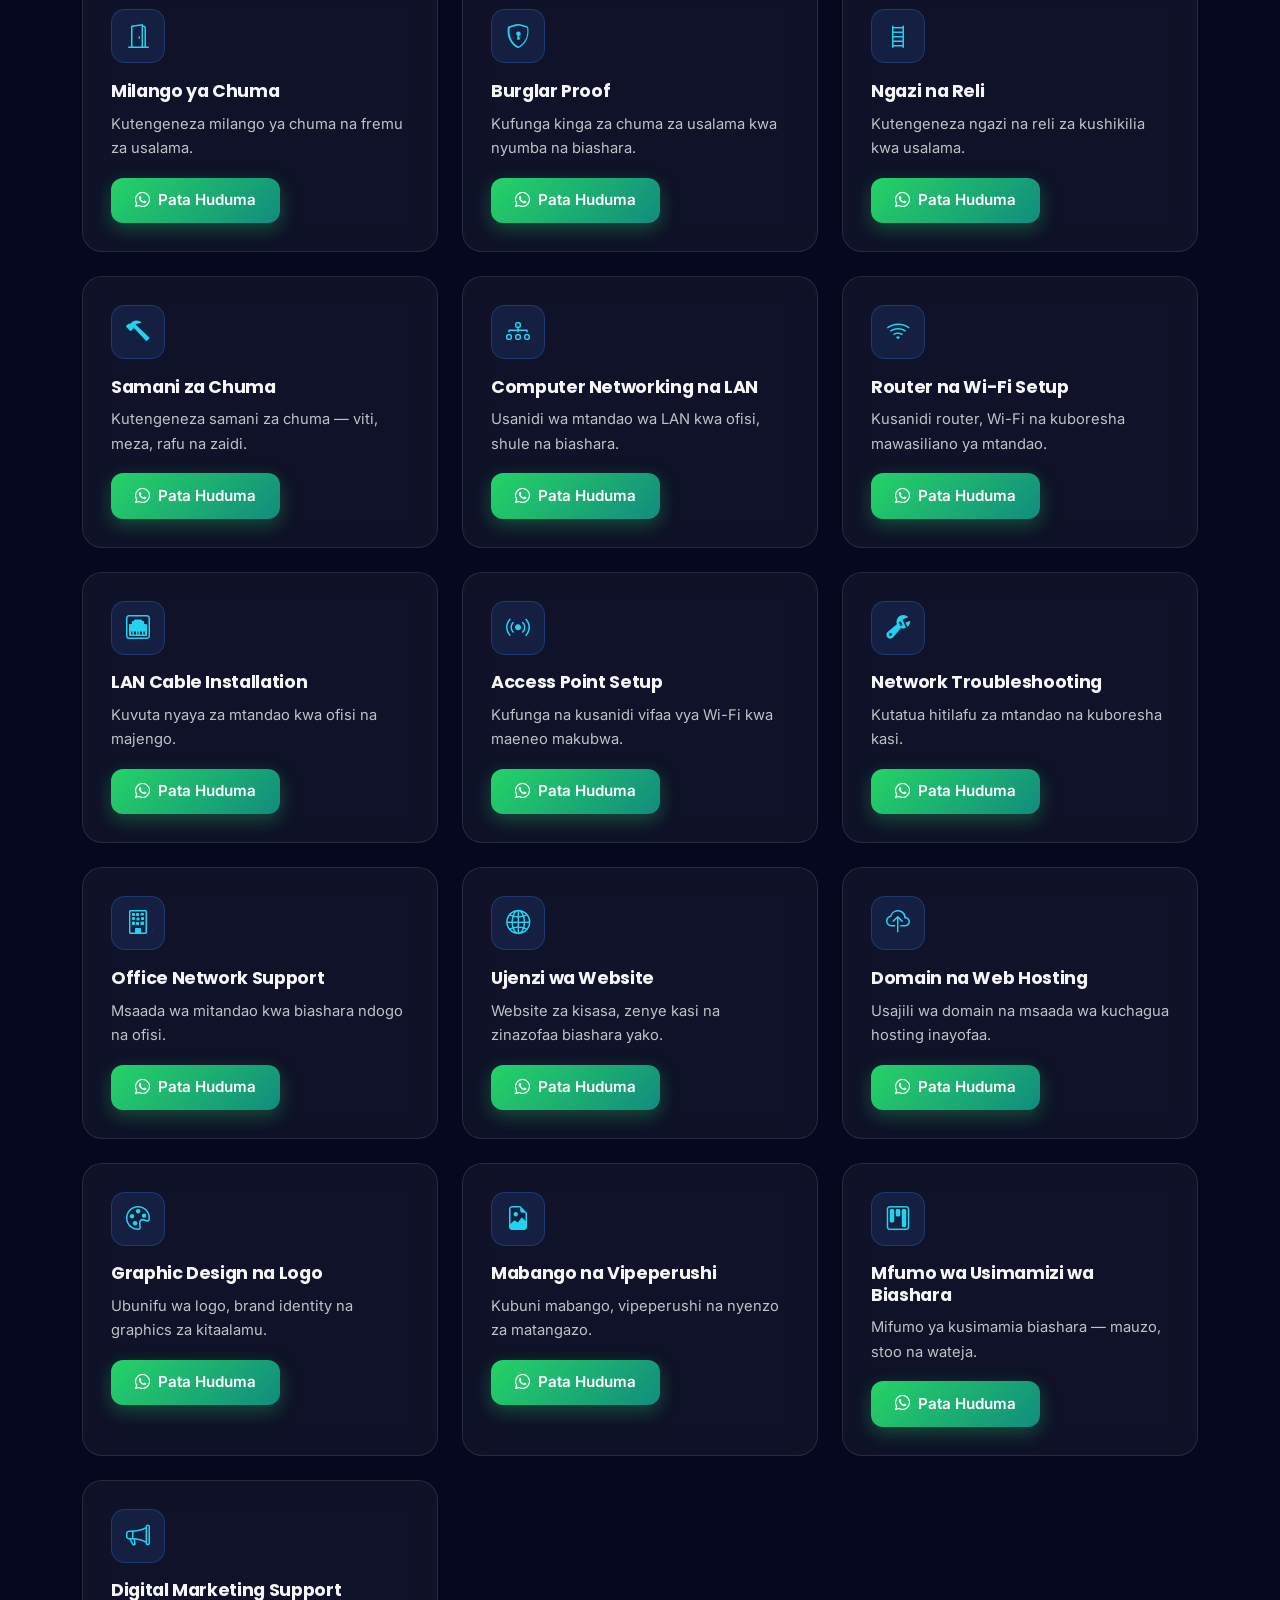
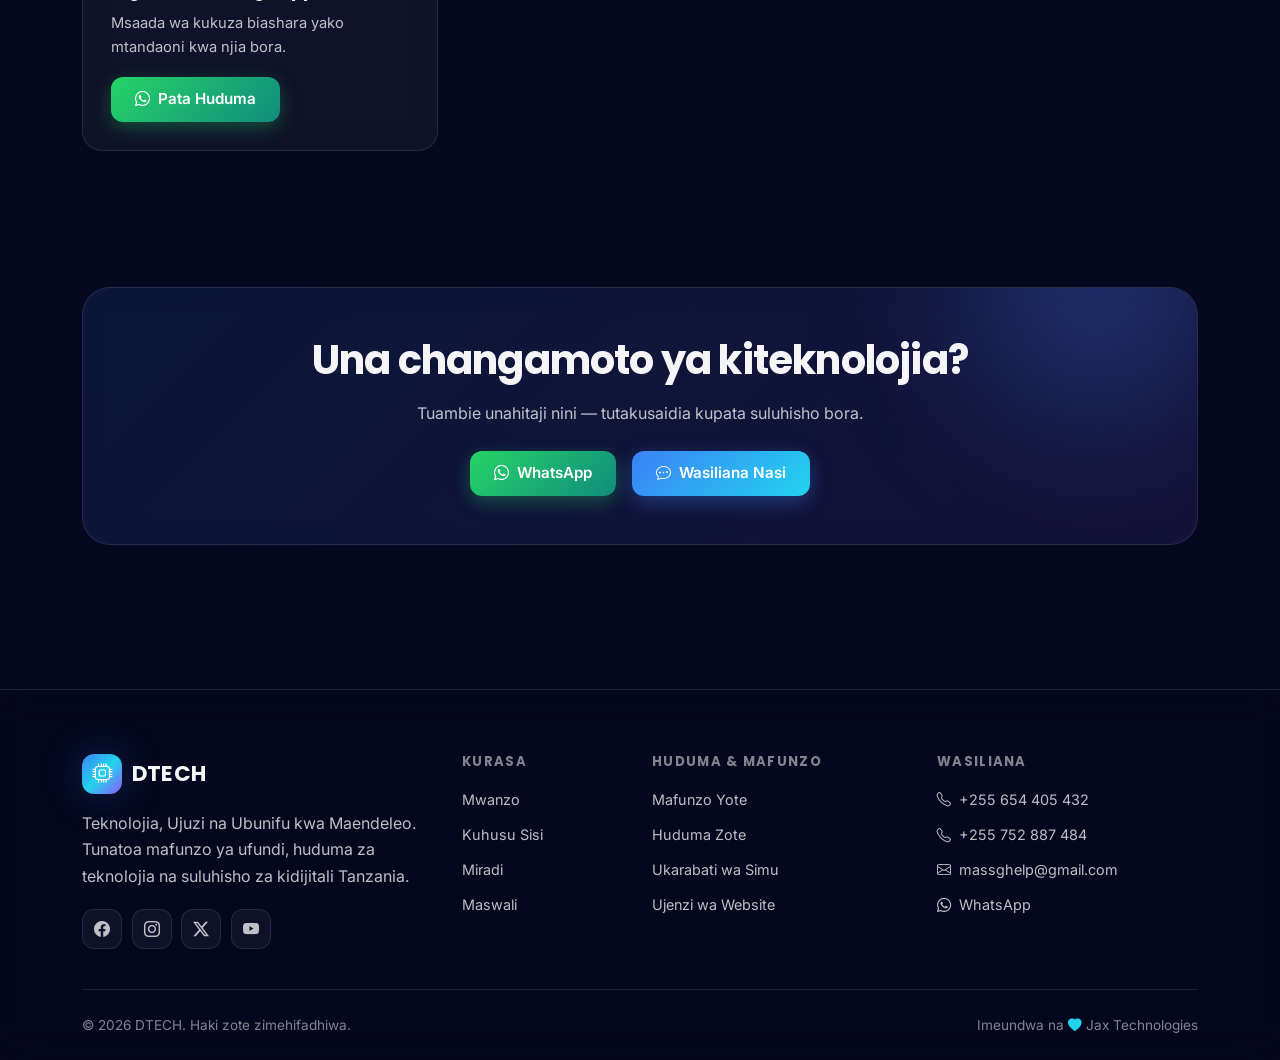
==== commit d8dce882: "Updating services offered by D-TECH" ====
--- a/huduma.html
+++ b/huduma.html
@@ -4,20 +4,37 @@
 <meta charset="UTF-8">
 <meta name="viewport" content="width=device-width, initial-scale=1">
 <title>Huduma — DTECH</title>
-<meta name="description" content="Huduma za DTECH: ukarabati wa simu, ujenzi wa website, ulehemu, aluminium, CCTV, networking, IT support na zaidi.">
+<meta name="description" content="Huduma za DTECH: IT support, CCTV, umeme, aluminium, ulehemu, networking, website na zaidi — Tanzania.">
+
+<!-- Open Graph -->
+<meta property="og:title" content="Huduma — DTECH">
+<meta property="og:description" content="Suluhisho za kitaalamu za kiteknolojia na ufundi kwa nyumbani, ofisini na biashara.">
+<meta property="og:type" content="website">
+
+<!-- Fonts -->
 <link rel="preconnect" href="https://fonts.googleapis.com">
 <link rel="preconnect" href="https://fonts.gstatic.com" crossorigin>
 <link href="https://fonts.googleapis.com/css2?family=Inter:wght@400;500;600;700&family=Poppins:wght@600;700;800&display=swap" rel="stylesheet">
+
+<!-- Bootstrap & Icons -->
 <link href="https://cdn.jsdelivr.net/npm/bootstrap@5.3.3/dist/css/bootstrap.min.css" rel="stylesheet">
 <link href="https://cdn.jsdelivr.net/npm/bootstrap-icons@1.11.3/font/bootstrap-icons.css" rel="stylesheet">
+
+<!-- Custom CSS -->
 <link href="assets/css/style.css" rel="stylesheet">
 </head>
 <body>
 
+<!-- ============ NAVBAR ============ -->
 <nav class="navbar navbar-expand-lg fixed-top dtech-nav" id="mainNav">
   <div class="container">
-    <a class="navbar-brand" href="index.html"><span class="brand-logo"><i class="bi bi-cpu"></i></span><span class="brand-text">DTECH</span></a>
-    <button class="navbar-toggler" type="button" data-bs-toggle="collapse" data-bs-target="#navMenu"><span class="navbar-toggler-icon"></span></button>
+    <a class="navbar-brand" href="index.html">
+      <span class="brand-logo"><i class="bi bi-cpu"></i></span>
+      <span class="brand-text">DTECH</span>
+    </a>
+    <button class="navbar-toggler" type="button" data-bs-toggle="collapse" data-bs-target="#navMenu" aria-controls="navMenu" aria-expanded="false" aria-label="Fungua menyu">
+      <span class="navbar-toggler-icon"></span>
+    </button>
     <div class="collapse navbar-collapse" id="navMenu">
       <ul class="navbar-nav ms-auto align-items-lg-center gap-lg-1">
         <li class="nav-item"><a class="nav-link" href="index.html">Mwanzo</a></li>
@@ -26,187 +43,624 @@
         <li class="nav-item"><a class="nav-link" href="huduma.html">Huduma</a></li>
         <li class="nav-item"><a class="nav-link" href="miradi.html">Miradi</a></li>
         <li class="nav-item"><a class="nav-link" href="maswali.html">Maswali</a></li>
-        <li class="nav-item ms-lg-3 mt-2 mt-lg-0"><a class="btn btn-gradient btn-sm px-3" href="wasiliana.html">Wasiliana Nasi</a></li>
+        <li class="nav-item ms-lg-3 mt-2 mt-lg-0">
+          <a class="btn btn-gradient btn-sm px-3" href="wasiliana.html">Wasiliana Nasi</a>
+        </li>
       </ul>
     </div>
   </div>
 </nav>
 
+<!-- ============ PAGE HEADER ============ -->
 <header class="page-header">
   <div class="container">
     <span class="eyebrow">Huduma</span>
     <h1>Huduma <span class="gradient-text">Tunazotoa</span></h1>
-    <p>Suluhisho za kitaalamu za kiteknolojia na ufundi — kwa nyumbani, ofisini, na biashara.</p>
+    <p>Suluhisho za kitaalamu za kiteknolojia na ufundi — kwa nyumbani, ofisini, na biashara. Chagua kundi ili kuona huduma zinazopatikana.</p>
   </div>
 </header>
 
+<!-- ============ SERVICES WITH FILTERS ============ -->
 <section class="section-sm">
   <div class="container">
+
+    <!-- Filter buttons -->
+    <div class="filter-bar reveal">
+      <button class="filter-btn active" data-filter="all">Zote</button>
+      <button class="filter-btn" data-filter="it">IT & Kompyuta</button>
+      <button class="filter-btn" data-filter="cctv">CCTV & Usalama</button>
+      <button class="filter-btn" data-filter="umeme">Umeme</button>
+      <button class="filter-btn" data-filter="aluminium">Aluminium & Vioo</button>
+      <button class="filter-btn" data-filter="ulehemu">Ulehemu</button>
+      <button class="filter-btn" data-filter="networking">Networking</button>
+      <button class="filter-btn" data-filter="digital">Web & Digital</button>
+    </div>
+
+    <!-- ============ GRID ============ -->
     <div class="row g-4">
-      <!-- 1 -->
-      <div class="col-md-6 col-lg-4 reveal">
+
+      <!-- ============================================
+           KUNDI 1: IT SUPPORT & KOMPYUTA
+           ============================================ -->
+
+      <!-- IT 1: Matengenezo ya Kompyuta -->
+      <div class="col-md-6 col-lg-4 reveal" data-category="it">
+        <div class="glass-card">
+          <div class="card-icon"><i class="bi bi-laptop"></i></div>
+          <h3 class="card-title">Matengenezo ya Kompyuta na Laptop</h3>
+          <p class="card-text">Ukarabati wa hardware na software kwa kompyuta za desktop na laptop.</p>
+          <a href="https://wa.me/255654405432?text=Habari%20DTECH%2C%20nahitaji%20huduma%20ya%20Matengenezo%20ya%20Kompyuta%20na%20Laptop." target="_blank" rel="noopener" class="btn btn-whatsapp btn-sm">
+            <i class="bi bi-whatsapp me-1"></i> Pata Huduma
+          </a>
+        </div>
+      </div>
+
+      <!-- IT 2: Ukarabati wa Simu -->
+      <div class="col-md-6 col-lg-4 reveal" data-category="it">
         <div class="glass-card">
           <div class="card-icon"><i class="bi bi-phone"></i></div>
           <h3 class="card-title">Ukarabati wa Simu</h3>
           <p class="card-text">Tunatengeneza simu — screen, battery, software, charging port, na zaidi.</p>
-          <a href="https://wa.me/255654405432?text=Habari%20DTECH%2C%20nahitaji%20huduma%20ya%20Ukarabati%20wa%20Simu." target="_blank" rel="noopener" class="btn btn-whatsapp btn-sm"><i class="bi bi-whatsapp me-1"></i> Pata Huduma</a>
-        </div>
-      </div>
-      <!-- 2 -->
-      <div class="col-md-6 col-lg-4 reveal">
-        <div class="glass-card">
-          <div class="card-icon"><i class="bi bi-globe2"></i></div>
-          <h3 class="card-title">Ujenzi na Upangishaji wa Website</h3>
-          <p class="card-text">Website za kisasa, zenye kasi na zinazofaa biashara yako.</p>
-          <a href="https://wa.me/255654405432?text=Habari%20DTECH%2C%20nahitaji%20huduma%20ya%20Ujenzi%20na%20Upangishaji%20wa%20Website." target="_blank" rel="noopener" class="btn btn-whatsapp btn-sm"><i class="bi bi-whatsapp me-1"></i> Pata Huduma</a>
-        </div>
-      </div>
-      <!-- 3 -->
-      <div class="col-md-6 col-lg-4 reveal">
-        <div class="glass-card">
-          <div class="card-icon"><i class="bi bi-tools"></i></div>
-          <h3 class="card-title">Huduma za Ulehemu</h3>
-          <p class="card-text">Kazi mbalimbali za kulehemu kwa ubora na usalama wa hali ya juu.</p>
-          <a href="https://wa.me/255654405432?text=Habari%20DTECH%2C%20nahitaji%20huduma%20za%20Ulehemu." target="_blank" rel="noopener" class="btn btn-whatsapp btn-sm"><i class="bi bi-whatsapp me-1"></i> Pata Huduma</a>
-        </div>
-      </div>
-      <!-- 4 -->
-      <div class="col-md-6 col-lg-4 reveal">
-        <div class="glass-card">
-          <div class="card-icon"><i class="bi bi-bounding-box"></i></div>
-          <h3 class="card-title">Huduma za Aluminium</h3>
-          <p class="card-text">Milango, madirisha, na miundo ya aluminium kwa ubora wa hali ya juu.</p>
-          <a href="https://wa.me/255654405432?text=Habari%20DTECH%2C%20nahitaji%20huduma%20za%20Aluminium." target="_blank" rel="noopener" class="btn btn-whatsapp btn-sm"><i class="bi bi-whatsapp me-1"></i> Pata Huduma</a>
-        </div>
-      </div>
-      <!-- 5 -->
-      <div class="col-md-6 col-lg-4 reveal">
-        <div class="glass-card">
-          <div class="card-icon"><i class="bi bi-camera-video"></i></div>
-          <h3 class="card-title">Usakinishaji na Matengenezo ya CCTV</h3>
-          <p class="card-text">Mifumo ya CCTV kwa nyumbani, ofisini na biashara, pamoja na matengenezo.</p>
-          <a href="https://wa.me/255654405432?text=Habari%20DTECH%2C%20nahitaji%20huduma%20ya%20Usakinishaji%20na%20Matengenezo%20ya%20CCTV." target="_blank" rel="noopener" class="btn btn-whatsapp btn-sm"><i class="bi bi-whatsapp me-1"></i> Pata Huduma</a>
-        </div>
-      </div>
-      <!-- 6 -->
-      <div class="col-md-6 col-lg-4 reveal">
-        <div class="glass-card">
-          <div class="card-icon"><i class="bi bi-laptop"></i></div>
-          <h3 class="card-title">Matengenezo ya Kompyuta na Laptop</h3>
-          <p class="card-text">Ukarabati wa hardware na software kwa kompyuta za desktop na laptop.</p>
-          <a href="https://wa.me/255654405432?text=Habari%20DTECH%2C%20nahitaji%20huduma%20ya%20Matengenezo%20ya%20Kompyuta%20na%20Laptop." target="_blank" rel="noopener" class="btn btn-whatsapp btn-sm"><i class="bi bi-whatsapp me-1"></i> Pata Huduma</a>
-        </div>
-      </div>
-      <!-- 7 -->
-      <div class="col-md-6 col-lg-4 reveal">
+          <a href="https://wa.me/255654405432?text=Habari%20DTECH%2C%20nahitaji%20huduma%20ya%20Ukarabati%20wa%20Simu." target="_blank" rel="noopener" class="btn btn-whatsapp btn-sm">
+            <i class="bi bi-whatsapp me-1"></i> Pata Huduma
+          </a>
+        </div>
+      </div>
+
+      <!-- IT 3: Usakinishaji wa Software -->
+      <div class="col-md-6 col-lg-4 reveal" data-category="it">
         <div class="glass-card">
           <div class="card-icon"><i class="bi bi-download"></i></div>
           <h3 class="card-title">Usakinishaji wa Software</h3>
           <p class="card-text">Kusakinisha na kusanidi software mbalimbali kwa kompyuta zako.</p>
-          <a href="https://wa.me/255654405432?text=Habari%20DTECH%2C%20nahitaji%20huduma%20ya%20Usakinishaji%20wa%20Software." target="_blank" rel="noopener" class="btn btn-whatsapp btn-sm"><i class="bi bi-whatsapp me-1"></i> Pata Huduma</a>
-        </div>
-      </div>
-      <!-- 8 -->
-      <div class="col-md-6 col-lg-4 reveal">
-        <div class="glass-card">
-          <div class="card-icon"><i class="bi bi-diagram-3"></i></div>
-          <h3 class="card-title">Computer Networking na LAN Setup</h3>
-          <p class="card-text">Usanidi wa mtandao wa LAN kwa ofisi, shule, na biashara.</p>
-          <a href="https://wa.me/255654405432?text=Habari%20DTECH%2C%20nahitaji%20huduma%20ya%20Computer%20Networking%20na%20LAN%20Setup." target="_blank" rel="noopener" class="btn btn-whatsapp btn-sm"><i class="bi bi-whatsapp me-1"></i> Pata Huduma</a>
-        </div>
-      </div>
-      <!-- 9 -->
-      <div class="col-md-6 col-lg-4 reveal">
-        <div class="glass-card">
-          <div class="card-icon"><i class="bi bi-wifi"></i></div>
-          <h3 class="card-title">Usakinishaji wa Router na Wi-Fi</h3>
-          <p class="card-text">Kusanidi router, Wi-Fi, na kuboresha mawasiliano ya mtandao wako.</p>
-          <a href="https://wa.me/255654405432?text=Habari%20DTECH%2C%20nahitaji%20huduma%20ya%20Usakinishaji%20wa%20Router%20na%20Wi-Fi." target="_blank" rel="noopener" class="btn btn-whatsapp btn-sm"><i class="bi bi-whatsapp me-1"></i> Pata Huduma</a>
-        </div>
-      </div>
-      <!-- 10 -->
-      <div class="col-md-6 col-lg-4 reveal">
-        <div class="glass-card">
-          <div class="card-icon"><i class="bi bi-palette"></i></div>
-          <h3 class="card-title">Graphic Design na Logo</h3>
-          <p class="card-text">Ubunifu wa logo, brand identity, na graphics za kitaalamu.</p>
-          <a href="https://wa.me/255654405432?text=Habari%20DTECH%2C%20nahitaji%20huduma%20ya%20Graphic%20Design%20na%20Utengenezaji%20wa%20Logo." target="_blank" rel="noopener" class="btn btn-whatsapp btn-sm"><i class="bi bi-whatsapp me-1"></i> Pata Huduma</a>
-        </div>
-      </div>
-      <!-- 11 -->
-      <div class="col-md-6 col-lg-4 reveal">
-        <div class="glass-card">
-          <div class="card-icon"><i class="bi bi-file-earmark-image"></i></div>
-          <h3 class="card-title">Mabango na Vipeperushi</h3>
-          <p class="card-text">Kubuni na kuchapisha mabango, vipeperushi na nyenzo za matangazo.</p>
-          <a href="https://wa.me/255654405432?text=Habari%20DTECH%2C%20nahitaji%20huduma%20ya%20Utengenezaji%20wa%20Mabango%20na%20Vipeperushi." target="_blank" rel="noopener" class="btn btn-whatsapp btn-sm"><i class="bi bi-whatsapp me-1"></i> Pata Huduma</a>
-        </div>
-      </div>
-      <!-- 12 -->
-      <div class="col-md-6 col-lg-4 reveal">
+          <a href="https://wa.me/255654405432?text=Habari%20DTECH%2C%20nahitaji%20huduma%20ya%20Usakinishaji%20wa%20Software." target="_blank" rel="noopener" class="btn btn-whatsapp btn-sm">
+            <i class="bi bi-whatsapp me-1"></i> Pata Huduma
+          </a>
+        </div>
+      </div>
+
+      <!-- IT 4: Windows Installation -->
+      <div class="col-md-6 col-lg-4 reveal" data-category="it">
+        <div class="glass-card">
+          <div class="card-icon"><i class="bi bi-windows"></i></div>
+          <h3 class="card-title">Usakinishaji wa Windows</h3>
+          <p class="card-text">Kufunga au kusasisha Windows pamoja na drivers zote muhimu.</p>
+          <a href="https://wa.me/255654405432?text=Habari%20DTECH%2C%20nahitaji%20huduma%20ya%20Usakinishaji%20wa%20Windows." target="_blank" rel="noopener" class="btn btn-whatsapp btn-sm">
+            <i class="bi bi-whatsapp me-1"></i> Pata Huduma
+          </a>
+        </div>
+      </div>
+
+      <!-- IT 5: Printer -->
+      <div class="col-md-6 col-lg-4 reveal" data-category="it">
+        <div class="glass-card">
+          <div class="card-icon"><i class="bi bi-printer"></i></div>
+          <h3 class="card-title">Matengenezo ya Printer</h3>
+          <p class="card-text">Kufunga, kusanidi na kutengeneza printer za aina mbalimbali.</p>
+          <a href="https://wa.me/255654405432?text=Habari%20DTECH%2C%20nahitaji%20huduma%20ya%20Matengenezo%20ya%20Printer." target="_blank" rel="noopener" class="btn btn-whatsapp btn-sm">
+            <i class="bi bi-whatsapp me-1"></i> Pata Huduma
+          </a>
+        </div>
+      </div>
+
+      <!-- IT 6: Data Backup -->
+      <div class="col-md-6 col-lg-4 reveal" data-category="it">
+        <div class="glass-card">
+          <div class="card-icon"><i class="bi bi-hdd-stack"></i></div>
+          <h3 class="card-title">Data Backup na Recovery</h3>
+          <p class="card-text">Kuhifadhi na kurejesha taarifa muhimu pale inapowezekana.</p>
+          <a href="https://wa.me/255654405432?text=Habari%20DTECH%2C%20nahitaji%20huduma%20ya%20Data%20Backup%20na%20Recovery." target="_blank" rel="noopener" class="btn btn-whatsapp btn-sm">
+            <i class="bi bi-whatsapp me-1"></i> Pata Huduma
+          </a>
+        </div>
+      </div>
+
+      <!-- IT 7: IT Support -->
+      <div class="col-md-6 col-lg-4 reveal" data-category="it">
         <div class="glass-card">
           <div class="card-icon"><i class="bi bi-headset"></i></div>
           <h3 class="card-title">IT Support na Ushauri</h3>
           <p class="card-text">Msaada wa kiufundi na ushauri wa teknolojia kwa biashara yako.</p>
-          <a href="https://wa.me/255654405432?text=Habari%20DTECH%2C%20nahitaji%20huduma%20ya%20IT%20Support%20na%20Ushauri%20wa%20Teknolojia." target="_blank" rel="noopener" class="btn btn-whatsapp btn-sm"><i class="bi bi-whatsapp me-1"></i> Pata Huduma</a>
-        </div>
-      </div>
-      <!-- 13 -->
-      <div class="col-md-6 col-lg-4 reveal">
-        <div class="glass-card">
-          <div class="card-icon"><i class="bi bi-printer"></i></div>
-          <h3 class="card-title">Matengenezo ya Printer</h3>
-          <p class="card-text">Ukarabati na matengenezo ya printer za aina mbalimbali.</p>
-          <a href="https://wa.me/255654405432?text=Habari%20DTECH%2C%20nahitaji%20huduma%20ya%20Matengenezo%20ya%20Printer." target="_blank" rel="noopener" class="btn btn-whatsapp btn-sm"><i class="bi bi-whatsapp me-1"></i> Pata Huduma</a>
-        </div>
-      </div>
-      <!-- 14 -->
-      <div class="col-md-6 col-lg-4 reveal">
-        <div class="glass-card">
-          <div class="card-icon"><i class="bi bi-hdd-stack"></i></div>
-          <h3 class="card-title">Data Backup na Recovery</h3>
-          <p class="card-text">Kuhifadhi na kurejesha taarifa muhimu zilizopotea.</p>
-          <a href="https://wa.me/255654405432?text=Habari%20DTECH%2C%20nahitaji%20huduma%20ya%20Data%20Backup%20na%20Recovery." target="_blank" rel="noopener" class="btn btn-whatsapp btn-sm"><i class="bi bi-whatsapp me-1"></i> Pata Huduma</a>
-        </div>
-      </div>
-      <!-- 15 -->
-      <div class="col-md-6 col-lg-4 reveal">
-        <div class="glass-card">
-          <div class="card-icon"><i class="bi bi-kanban"></i></div>
-          <h3 class="card-title">Mfumo wa Usimamizi wa Biashara</h3>
-          <p class="card-text">Mifumo ya kusimamia biashara yako — mauzo, stoo, na wateja.</p>
-          <a href="https://wa.me/255654405432?text=Habari%20DTECH%2C%20nahitaji%20huduma%20ya%20Mfumo%20wa%20Usimamizi%20wa%20Biashara." target="_blank" rel="noopener" class="btn btn-whatsapp btn-sm"><i class="bi bi-whatsapp me-1"></i> Pata Huduma</a>
-        </div>
-      </div>
-      <!-- 16 -->
-      <div class="col-md-6 col-lg-4 reveal">
+          <a href="https://wa.me/255654405432?text=Habari%20DTECH%2C%20nahitaji%20huduma%20ya%20IT%20Support%20na%20Ushauri." target="_blank" rel="noopener" class="btn btn-whatsapp btn-sm">
+            <i class="bi bi-whatsapp me-1"></i> Pata Huduma
+          </a>
+        </div>
+      </div>
+
+      <!-- ============================================
+           KUNDI 2: CCTV & USALAMA
+           ============================================ -->
+
+      <!-- CCTV 1 -->
+      <div class="col-md-6 col-lg-4 reveal" data-category="cctv">
+        <div class="glass-card">
+          <div class="card-icon"><i class="bi bi-camera-video"></i></div>
+          <h3 class="card-title">Usakinishaji wa CCTV</h3>
+          <p class="card-text">Kufunga kamera za ulinzi kwa nyumbani, ofisini na biashara.</p>
+          <a href="https://wa.me/255654405432?text=Habari%20DTECH%2C%20nahitaji%20huduma%20ya%20Usakinishaji%20wa%20CCTV." target="_blank" rel="noopener" class="btn btn-whatsapp btn-sm">
+            <i class="bi bi-whatsapp me-1"></i> Pata Huduma
+          </a>
+        </div>
+      </div>
+
+      <!-- CCTV 2 -->
+      <div class="col-md-6 col-lg-4 reveal" data-category="cctv">
+        <div class="glass-card">
+          <div class="card-icon"><i class="bi bi-hdd-network"></i></div>
+          <h3 class="card-title">DVR / NVR Installation</h3>
+          <p class="card-text">Kufunga na kusanidi vifaa vya kurekodi video za CCTV.</p>
+          <a href="https://wa.me/255654405432?text=Habari%20DTECH%2C%20nahitaji%20huduma%20ya%20DVR%2FNVR%20Installation." target="_blank" rel="noopener" class="btn btn-whatsapp btn-sm">
+            <i class="bi bi-whatsapp me-1"></i> Pata Huduma
+          </a>
+        </div>
+      </div>
+
+      <!-- CCTV 3 -->
+      <div class="col-md-6 col-lg-4 reveal" data-category="cctv">
+        <div class="glass-card">
+          <div class="card-icon"><i class="bi bi-phone-vibrate"></i></div>
+          <h3 class="card-title">Remote CCTV Monitoring</h3>
+          <p class="card-text">Kuwezesha kuona kamera zako kupitia simu popote ulipo.</p>
+          <a href="https://wa.me/255654405432?text=Habari%20DTECH%2C%20nahitaji%20huduma%20ya%20Remote%20CCTV%20Monitoring%20Setup." target="_blank" rel="noopener" class="btn btn-whatsapp btn-sm">
+            <i class="bi bi-whatsapp me-1"></i> Pata Huduma
+          </a>
+        </div>
+      </div>
+
+      <!-- CCTV 4 -->
+      <div class="col-md-6 col-lg-4 reveal" data-category="cctv">
+        <div class="glass-card">
+          <div class="card-icon"><i class="bi bi-wifi"></i></div>
+          <h3 class="card-title">IP Camera Installation</h3>
+          <p class="card-text">Kufunga kamera zinazotumia mtandao kwa ubora wa hali ya juu.</p>
+          <a href="https://wa.me/255654405432?text=Habari%20DTECH%2C%20nahitaji%20huduma%20ya%20IP%20Camera%20Installation." target="_blank" rel="noopener" class="btn btn-whatsapp btn-sm">
+            <i class="bi bi-whatsapp me-1"></i> Pata Huduma
+          </a>
+        </div>
+      </div>
+
+      <!-- CCTV 5 -->
+      <div class="col-md-6 col-lg-4 reveal" data-category="cctv">
+        <div class="glass-card">
+          <div class="card-icon"><i class="bi bi-shield-check"></i></div>
+          <h3 class="card-title">CCTV Maintenance na Repair</h3>
+          <p class="card-text">Matengenezo, usafi na ukarabati wa mifumo ya CCTV iliyopo.</p>
+          <a href="https://wa.me/255654405432?text=Habari%20DTECH%2C%20nahitaji%20huduma%20ya%20CCTV%20Maintenance%20na%20Repair." target="_blank" rel="noopener" class="btn btn-whatsapp btn-sm">
+            <i class="bi bi-whatsapp me-1"></i> Pata Huduma
+          </a>
+        </div>
+      </div>
+
+      <!-- CCTV 6 -->
+      <div class="col-md-6 col-lg-4 reveal" data-category="cctv">
+        <div class="glass-card">
+          <div class="card-icon"><i class="bi bi-person-badge"></i></div>
+          <h3 class="card-title">Access Control Installation</h3>
+          <p class="card-text">Mifumo ya kudhibiti watu wanaoingia kwenye eneo lako.</p>
+          <a href="https://wa.me/255654405432?text=Habari%20DTECH%2C%20nahitaji%20huduma%20ya%20Access%20Control%20Installation." target="_blank" rel="noopener" class="btn btn-whatsapp btn-sm">
+            <i class="bi bi-whatsapp me-1"></i> Pata Huduma
+          </a>
+        </div>
+      </div>
+
+      <!-- ============================================
+           KUNDI 3: UMEME
+           ============================================ -->
+
+      <!-- UMEME 1 -->
+      <div class="col-md-6 col-lg-4 reveal" data-category="umeme">
+        <div class="glass-card">
+          <div class="card-icon"><i class="bi bi-lightning-charge"></i></div>
+          <h3 class="card-title">Ufungaji wa Umeme wa Nyumbani</h3>
+          <p class="card-text">Ufungaji wa mifumo ya umeme kwa nyumba na majengo.</p>
+          <a href="https://wa.me/255654405432?text=Habari%20DTECH%2C%20nahitaji%20huduma%20ya%20Ufungaji%20wa%20Umeme%20wa%20Nyumbani." target="_blank" rel="noopener" class="btn btn-whatsapp btn-sm">
+            <i class="bi bi-whatsapp me-1"></i> Pata Huduma
+          </a>
+        </div>
+      </div>
+
+      <!-- UMEME 2 -->
+      <div class="col-md-6 col-lg-4 reveal" data-category="umeme">
+        <div class="glass-card">
+          <div class="card-icon"><i class="bi bi-plug"></i></div>
+          <h3 class="card-title">Electrical Wiring</h3>
+          <p class="card-text">Kuvuta na kupanga nyaya za umeme kwa usalama.</p>
+          <a href="https://wa.me/255654405432?text=Habari%20DTECH%2C%20nahitaji%20huduma%20ya%20Electrical%20Wiring." target="_blank" rel="noopener" class="btn btn-whatsapp btn-sm">
+            <i class="bi bi-whatsapp me-1"></i> Pata Huduma
+          </a>
+        </div>
+      </div>
+
+      <!-- UMEME 3 -->
+      <div class="col-md-6 col-lg-4 reveal" data-category="umeme">
+        <div class="glass-card">
+          <div class="card-icon"><i class="bi bi-lightbulb"></i></div>
+          <h3 class="card-title">Ufungaji wa Taa</h3>
+          <p class="card-text">Taa za ndani na nje, pamoja na taa za usalama.</p>
+          <a href="https://wa.me/255654405432?text=Habari%20DTECH%2C%20nahitaji%20huduma%20ya%20Ufungaji%20wa%20Taa." target="_blank" rel="noopener" class="btn btn-whatsapp btn-sm">
+            <i class="bi bi-whatsapp me-1"></i> Pata Huduma
+          </a>
+        </div>
+      </div>
+
+      <!-- UMEME 4 -->
+      <div class="col-md-6 col-lg-4 reveal" data-category="umeme">
+        <div class="glass-card">
+          <div class="card-icon"><i class="bi bi-tools"></i></div>
+          <h3 class="card-title">Matengenezo ya Umeme</h3>
+          <p class="card-text">Kutafuta na kurekebisha hitilafu za mifumo ya umeme.</p>
+          <a href="https://wa.me/255654405432?text=Habari%20DTECH%2C%20nahitaji%20huduma%20ya%20Matengenezo%20ya%20Umeme." target="_blank" rel="noopener" class="btn btn-whatsapp btn-sm">
+            <i class="bi bi-whatsapp me-1"></i> Pata Huduma
+          </a>
+        </div>
+      </div>
+
+      <!-- UMEME 5 -->
+      <div class="col-md-6 col-lg-4 reveal" data-category="umeme">
+        <div class="glass-card">
+          <div class="card-icon"><i class="bi bi-battery-charging"></i></div>
+          <h3 class="card-title">Usakinishaji wa Sola</h3>
+          <p class="card-text">Mifumo ya sola kwa nyumba na biashara (kwa utaalamu husika).</p>
+          <a href="https://wa.me/255654405432?text=Habari%20DTECH%2C%20nahitaji%20huduma%20ya%20Usakinishaji%20wa%20Sola." target="_blank" rel="noopener" class="btn btn-whatsapp btn-sm">
+            <i class="bi bi-whatsapp me-1"></i> Pata Huduma
+          </a>
+        </div>
+      </div>
+
+      <!-- UMEME 6 -->
+      <div class="col-md-6 col-lg-4 reveal" data-category="umeme">
+        <div class="glass-card">
+          <div class="card-icon"><i class="bi bi-grid-1x2"></i></div>
+          <h3 class="card-title">Distribution Board</h3>
+          <p class="card-text">Kufunga na kupanga boksi la usambazaji wa umeme.</p>
+          <a href="https://wa.me/255654405432?text=Habari%20DTECH%2C%20nahitaji%20huduma%20ya%20Distribution%20Board%20Installation." target="_blank" rel="noopener" class="btn btn-whatsapp btn-sm">
+            <i class="bi bi-whatsapp me-1"></i> Pata Huduma
+          </a>
+        </div>
+      </div>
+
+      <!-- ============================================
+           KUNDI 4: ALUMINIUM & VIOO
+           ============================================ -->
+
+      <!-- ALU 1 -->
+      <div class="col-md-6 col-lg-4 reveal" data-category="aluminium">
+        <div class="glass-card">
+          <div class="card-icon"><i class="bi bi-bounding-box"></i></div>
+          <h3 class="card-title">Madirisha ya Aluminium</h3>
+          <p class="card-text">Kutengeneza na kufunga madirisha ya aluminium ya kisasa.</p>
+          <a href="https://wa.me/255654405432?text=Habari%20DTECH%2C%20nahitaji%20huduma%20ya%20Madirisha%20ya%20Aluminium." target="_blank" rel="noopener" class="btn btn-whatsapp btn-sm">
+            <i class="bi bi-whatsapp me-1"></i> Pata Huduma
+          </a>
+        </div>
+      </div>
+
+      <!-- ALU 2 -->
+      <div class="col-md-6 col-lg-4 reveal" data-category="aluminium">
+        <div class="glass-card">
+          <div class="card-icon"><i class="bi bi-door-closed"></i></div>
+          <h3 class="card-title">Milango ya Aluminium</h3>
+          <p class="card-text">Kutengeneza na kufunga milango ya aluminium na kuteleza.</p>
+          <a href="https://wa.me/255654405432?text=Habari%20DTECH%2C%20nahitaji%20huduma%20ya%20Milango%20ya%20Aluminium." target="_blank" rel="noopener" class="btn btn-whatsapp btn-sm">
+            <i class="bi bi-whatsapp me-1"></i> Pata Huduma
+          </a>
+        </div>
+      </div>
+
+      <!-- ALU 3 -->
+      <div class="col-md-6 col-lg-4 reveal" data-category="aluminium">
+        <div class="glass-card">
+          <div class="card-icon"><i class="bi bi-square"></i></div>
+          <h3 class="card-title">Milango ya Kioo</h3>
+          <p class="card-text">Kufunga milango ya kioo kwa maduka na ofisi.</p>
+          <a href="https://wa.me/255654405432?text=Habari%20DTECH%2C%20nahitaji%20huduma%20ya%20Milango%20ya%20Kioo." target="_blank" rel="noopener" class="btn btn-whatsapp btn-sm">
+            <i class="bi bi-whatsapp me-1"></i> Pata Huduma
+          </a>
+        </div>
+      </div>
+
+      <!-- ALU 4 -->
+      <div class="col-md-6 col-lg-4 reveal" data-category="aluminium">
+        <div class="glass-card">
+          <div class="card-icon"><i class="bi bi-columns-gap"></i></div>
+          <h3 class="card-title">Partitions za Ofisi</h3>
+          <p class="card-text">Kutengeneza partitions za ofisi kwa kioo na aluminium.</p>
+          <a href="https://wa.me/255654405432?text=Habari%20DTECH%2C%20nahitaji%20huduma%20ya%20Partitions%20za%20Ofisi." target="_blank" rel="noopener" class="btn btn-whatsapp btn-sm">
+            <i class="bi bi-whatsapp me-1"></i> Pata Huduma
+          </a>
+        </div>
+      </div>
+
+      <!-- ALU 5 -->
+      <div class="col-md-6 col-lg-4 reveal" data-category="aluminium">
+        <div class="glass-card">
+          <div class="card-icon"><i class="bi bi-shop"></i></div>
+          <h3 class="card-title">Shopfront za Maduka</h3>
+          <p class="card-text">Kutengeneza vioo na milango ya mbele ya maduka.</p>
+          <a href="https://wa.me/255654405432?text=Habari%20DTECH%2C%20nahitaji%20huduma%20ya%20Shopfront%20za%20Maduka." target="_blank" rel="noopener" class="btn btn-whatsapp btn-sm">
+            <i class="bi bi-whatsapp me-1"></i> Pata Huduma
+          </a>
+        </div>
+      </div>
+
+      <!-- ALU 6 -->
+      <div class="col-md-6 col-lg-4 reveal" data-category="aluminium">
+        <div class="glass-card">
+          <div class="card-icon"><i class="bi bi-tools"></i></div>
+          <h3 class="card-title">Ukarabati wa Aluminium</h3>
+          <p class="card-text">Matengenezo na ukarabati wa milango na madirisha ya aluminium.</p>
+          <a href="https://wa.me/255654405432?text=Habari%20DTECH%2C%20nahitaji%20huduma%20ya%20Ukarabati%20wa%20Aluminium." target="_blank" rel="noopener" class="btn btn-whatsapp btn-sm">
+            <i class="bi bi-whatsapp me-1"></i> Pata Huduma
+          </a>
+        </div>
+      </div>
+
+      <!-- ============================================
+           KUNDI 5: ULEHEMU & UCHOMELEAJI
+           ============================================ -->
+
+      <!-- WELD 1 -->
+      <div class="col-md-6 col-lg-4 reveal" data-category="ulehemu">
+        <div class="glass-card">
+          <div class="card-icon"><i class="bi bi-fire"></i></div>
+          <h3 class="card-title">Kutengeneza Mageti</h3>
+          <p class="card-text">Mageti ya chuma kwa nyumba, biashara na viwanda.</p>
+          <a href="https://wa.me/255654405432?text=Habari%20DTECH%2C%20nahitaji%20huduma%20ya%20Kutengeneza%20Mageti." target="_blank" rel="noopener" class="btn btn-whatsapp btn-sm">
+            <i class="bi bi-whatsapp me-1"></i> Pata Huduma
+          </a>
+        </div>
+      </div>
+
+      <!-- WELD 2 -->
+      <div class="col-md-6 col-lg-4 reveal" data-category="ulehemu">
+        <div class="glass-card">
+          <div class="card-icon"><i class="bi bi-grid-3x3"></i></div>
+          <h3 class="card-title">Grill za Madirisha</h3>
+          <p class="card-text">Kutengeneza grill za usalama kwa madirisha yako.</p>
+          <a href="https://wa.me/255654405432?text=Habari%20DTECH%2C%20nahitaji%20huduma%20ya%20Grill%20za%20Madirisha." target="_blank" rel="noopener" class="btn btn-whatsapp btn-sm">
+            <i class="bi bi-whatsapp me-1"></i> Pata Huduma
+          </a>
+        </div>
+      </div>
+
+      <!-- WELD 3 -->
+      <div class="col-md-6 col-lg-4 reveal" data-category="ulehemu">
+        <div class="glass-card">
+          <div class="card-icon"><i class="bi bi-door-open"></i></div>
+          <h3 class="card-title">Milango ya Chuma</h3>
+          <p class="card-text">Kutengeneza milango ya chuma na fremu za usalama.</p>
+          <a href="https://wa.me/255654405432?text=Habari%20DTECH%2C%20nahitaji%20huduma%20ya%20Milango%20ya%20Chuma." target="_blank" rel="noopener" class="btn btn-whatsapp btn-sm">
+            <i class="bi bi-whatsapp me-1"></i> Pata Huduma
+          </a>
+        </div>
+      </div>
+
+      <!-- WELD 4 -->
+      <div class="col-md-6 col-lg-4 reveal" data-category="ulehemu">
+        <div class="glass-card">
+          <div class="card-icon"><i class="bi bi-shield-lock"></i></div>
+          <h3 class="card-title">Burglar Proof</h3>
+          <p class="card-text">Kufunga kinga za chuma za usalama kwa nyumba na biashara.</p>
+          <a href="https://wa.me/255654405432?text=Habari%20DTECH%2C%20nahitaji%20huduma%20ya%20Burglar%20Proof%20Installation." target="_blank" rel="noopener" class="btn btn-whatsapp btn-sm">
+            <i class="bi bi-whatsapp me-1"></i> Pata Huduma
+          </a>
+        </div>
+      </div>
+
+      <!-- WELD 5 -->
+      <div class="col-md-6 col-lg-4 reveal" data-category="ulehemu">
+        <div class="glass-card">
+          <div class="card-icon"><i class="bi bi-ladder"></i></div>
+          <h3 class="card-title">Ngazi na Reli</h3>
+          <p class="card-text">Kutengeneza ngazi na reli za kushikilia kwa usalama.</p>
+          <a href="https://wa.me/255654405432?text=Habari%20DTECH%2C%20nahitaji%20huduma%20ya%20Ngazi%20na%20Reli." target="_blank" rel="noopener" class="btn btn-whatsapp btn-sm">
+            <i class="bi bi-whatsapp me-1"></i> Pata Huduma
+          </a>
+        </div>
+      </div>
+
+      <!-- WELD 6 -->
+      <div class="col-md-6 col-lg-4 reveal" data-category="ulehemu">
+        <div class="glass-card">
+          <div class="card-icon"><i class="bi bi-hammer"></i></div>
+          <h3 class="card-title">Samani za Chuma</h3>
+          <p class="card-text">Kutengeneza samani za chuma — viti, meza, rafu na zaidi.</p>
+          <a href="https://wa.me/255654405432?text=Habari%20DTECH%2C%20nahitaji%20huduma%20ya%20Samani%20za%20Chuma." target="_blank" rel="noopener" class="btn btn-whatsapp btn-sm">
+            <i class="bi bi-whatsapp me-1"></i> Pata Huduma
+          </a>
+        </div>
+      </div>
+
+      <!-- ============================================
+           KUNDI 6: NETWORKING
+           ============================================ -->
+
+      <!-- NET 1 -->
+      <div class="col-md-6 col-lg-4 reveal" data-category="networking">
+        <div class="glass-card">
+          <div class="card-icon"><i class="bi bi-diagram-3"></i></div>
+          <h3 class="card-title">Computer Networking na LAN</h3>
+          <p class="card-text">Usanidi wa mtandao wa LAN kwa ofisi, shule na biashara.</p>
+          <a href="https://wa.me/255654405432?text=Habari%20DTECH%2C%20nahitaji%20huduma%20ya%20Computer%20Networking%20na%20LAN." target="_blank" rel="noopener" class="btn btn-whatsapp btn-sm">
+            <i class="bi bi-whatsapp me-1"></i> Pata Huduma
+          </a>
+        </div>
+      </div>
+
+      <!-- NET 2 -->
+      <div class="col-md-6 col-lg-4 reveal" data-category="networking">
+        <div class="glass-card">
+          <div class="card-icon"><i class="bi bi-wifi"></i></div>
+          <h3 class="card-title">Router na Wi-Fi Setup</h3>
+          <p class="card-text">Kusanidi router, Wi-Fi na kuboresha mawasiliano ya mtandao.</p>
+          <a href="https://wa.me/255654405432?text=Habari%20DTECH%2C%20nahitaji%20huduma%20ya%20Router%20na%20Wi-Fi%20Setup." target="_blank" rel="noopener" class="btn btn-whatsapp btn-sm">
+            <i class="bi bi-whatsapp me-1"></i> Pata Huduma
+          </a>
+        </div>
+      </div>
+
+      <!-- NET 3 -->
+      <div class="col-md-6 col-lg-4 reveal" data-category="networking">
+        <div class="glass-card">
+          <div class="card-icon"><i class="bi bi-ethernet"></i></div>
+          <h3 class="card-title">LAN Cable Installation</h3>
+          <p class="card-text">Kuvuta nyaya za mtandao kwa ofisi na majengo.</p>
+          <a href="https://wa.me/255654405432?text=Habari%20DTECH%2C%20nahitaji%20huduma%20ya%20LAN%20Cable%20Installation." target="_blank" rel="noopener" class="btn btn-whatsapp btn-sm">
+            <i class="bi bi-whatsapp me-1"></i> Pata Huduma
+          </a>
+        </div>
+      </div>
+
+      <!-- NET 4 -->
+      <div class="col-md-6 col-lg-4 reveal" data-category="networking">
+        <div class="glass-card">
+          <div class="card-icon"><i class="bi bi-broadcast"></i></div>
+          <h3 class="card-title">Access Point Setup</h3>
+          <p class="card-text">Kufunga na kusanidi vifaa vya Wi-Fi kwa maeneo makubwa.</p>
+          <a href="https://wa.me/255654405432?text=Habari%20DTECH%2C%20nahitaji%20huduma%20ya%20Access%20Point%20Setup." target="_blank" rel="noopener" class="btn btn-whatsapp btn-sm">
+            <i class="bi bi-whatsapp me-1"></i> Pata Huduma
+          </a>
+        </div>
+      </div>
+
+      <!-- NET 5 -->
+      <div class="col-md-6 col-lg-4 reveal" data-category="networking">
+        <div class="glass-card">
+          <div class="card-icon"><i class="bi bi-wrench-adjustable"></i></div>
+          <h3 class="card-title">Network Troubleshooting</h3>
+          <p class="card-text">Kutatua hitilafu za mtandao na kuboresha kasi.</p>
+          <a href="https://wa.me/255654405432?text=Habari%20DTECH%2C%20nahitaji%20huduma%20ya%20Network%20Troubleshooting." target="_blank" rel="noopener" class="btn btn-whatsapp btn-sm">
+            <i class="bi bi-whatsapp me-1"></i> Pata Huduma
+          </a>
+        </div>
+      </div>
+
+      <!-- NET 6 -->
+      <div class="col-md-6 col-lg-4 reveal" data-category="networking">
+        <div class="glass-card">
+          <div class="card-icon"><i class="bi bi-building"></i></div>
+          <h3 class="card-title">Office Network Support</h3>
+          <p class="card-text">Msaada wa mitandao kwa biashara ndogo na ofisi.</p>
+          <a href="https://wa.me/255654405432?text=Habari%20DTECH%2C%20nahitaji%20huduma%20ya%20Office%20Network%20Support." target="_blank" rel="noopener" class="btn btn-whatsapp btn-sm">
+            <i class="bi bi-whatsapp me-1"></i> Pata Huduma
+          </a>
+        </div>
+      </div>
+
+      <!-- ============================================
+           KUNDI 7: WEB & DIGITAL
+           ============================================ -->
+
+      <!-- DIGITAL 1 -->
+      <div class="col-md-6 col-lg-4 reveal" data-category="digital">
+        <div class="glass-card">
+          <div class="card-icon"><i class="bi bi-globe2"></i></div>
+          <h3 class="card-title">Ujenzi wa Website</h3>
+          <p class="card-text">Website za kisasa, zenye kasi na zinazofaa biashara yako.</p>
+          <a href="https://wa.me/255654405432?text=Habari%20DTECH%2C%20nahitaji%20huduma%20ya%20Ujenzi%20wa%20Website." target="_blank" rel="noopener" class="btn btn-whatsapp btn-sm">
+            <i class="bi bi-whatsapp me-1"></i> Pata Huduma
+          </a>
+        </div>
+      </div>
+
+      <!-- DIGITAL 2 -->
+      <div class="col-md-6 col-lg-4 reveal" data-category="digital">
         <div class="glass-card">
           <div class="card-icon"><i class="bi bi-cloud-upload"></i></div>
           <h3 class="card-title">Domain na Web Hosting</h3>
           <p class="card-text">Usajili wa domain na msaada wa kuchagua hosting inayofaa.</p>
-          <a href="https://wa.me/255654405432?text=Habari%20DTECH%2C%20nahitaji%20huduma%20ya%20Domain%20Registration%20na%20Web%20Hosting%20Assistance." target="_blank" rel="noopener" class="btn btn-whatsapp btn-sm"><i class="bi bi-whatsapp me-1"></i> Pata Huduma</a>
-        </div>
-      </div>
+          <a href="https://wa.me/255654405432?text=Habari%20DTECH%2C%20nahitaji%20huduma%20ya%20Domain%20na%20Web%20Hosting." target="_blank" rel="noopener" class="btn btn-whatsapp btn-sm">
+            <i class="bi bi-whatsapp me-1"></i> Pata Huduma
+          </a>
+        </div>
+      </div>
+
+      <!-- DIGITAL 3 -->
+      <div class="col-md-6 col-lg-4 reveal" data-category="digital">
+        <div class="glass-card">
+          <div class="card-icon"><i class="bi bi-palette"></i></div>
+          <h3 class="card-title">Graphic Design na Logo</h3>
+          <p class="card-text">Ubunifu wa logo, brand identity na graphics za kitaalamu.</p>
+          <a href="https://wa.me/255654405432?text=Habari%20DTECH%2C%20nahitaji%20huduma%20ya%20Graphic%20Design%20na%20Logo." target="_blank" rel="noopener" class="btn btn-whatsapp btn-sm">
+            <i class="bi bi-whatsapp me-1"></i> Pata Huduma
+          </a>
+        </div>
+      </div>
+
+      <!-- DIGITAL 4 -->
+      <div class="col-md-6 col-lg-4 reveal" data-category="digital">
+        <div class="glass-card">
+          <div class="card-icon"><i class="bi bi-file-earmark-image"></i></div>
+          <h3 class="card-title">Mabango na Vipeperushi</h3>
+          <p class="card-text">Kubuni mabango, vipeperushi na nyenzo za matangazo.</p>
+          <a href="https://wa.me/255654405432?text=Habari%20DTECH%2C%20nahitaji%20huduma%20ya%20Mabango%20na%20Vipeperushi." target="_blank" rel="noopener" class="btn btn-whatsapp btn-sm">
+            <i class="bi bi-whatsapp me-1"></i> Pata Huduma
+          </a>
+        </div>
+      </div>
+
+      <!-- DIGITAL 5 -->
+      <div class="col-md-6 col-lg-4 reveal" data-category="digital">
+        <div class="glass-card">
+          <div class="card-icon"><i class="bi bi-kanban"></i></div>
+          <h3 class="card-title">Mfumo wa Usimamizi wa Biashara</h3>
+          <p class="card-text">Mifumo ya kusimamia biashara — mauzo, stoo na wateja.</p>
+          <a href="https://wa.me/255654405432?text=Habari%20DTECH%2C%20nahitaji%20huduma%20ya%20Mfumo%20wa%20Usimamizi%20wa%20Biashara." target="_blank" rel="noopener" class="btn btn-whatsapp btn-sm">
+            <i class="bi bi-whatsapp me-1"></i> Pata Huduma
+          </a>
+        </div>
+      </div>
+
+      <!-- DIGITAL 6 -->
+      <div class="col-md-6 col-lg-4 reveal" data-category="digital">
+        <div class="glass-card">
+          <div class="card-icon"><i class="bi bi-megaphone"></i></div>
+          <h3 class="card-title">Digital Marketing Support</h3>
+          <p class="card-text">Msaada wa kukuza biashara yako mtandaoni kwa njia bora.</p>
+          <a href="https://wa.me/255654405432?text=Habari%20DTECH%2C%20nahitaji%20huduma%20ya%20Digital%20Marketing%20Support." target="_blank" rel="noopener" class="btn btn-whatsapp btn-sm">
+            <i class="bi bi-whatsapp me-1"></i> Pata Huduma
+          </a>
+        </div>
+      </div>
+
     </div>
   </div>
 </section>
 
+<!-- ============ CTA ============ -->
 <section class="section">
   <div class="container">
     <div class="cta-banner reveal">
       <h2 class="mb-3">Una changamoto ya kiteknolojia?</h2>
-      <p class="mb-4">Tuambie unahitaji nini — tutakusaidia kupata suluhisho bora.</p>
-      <a href="https://wa.me/255654405432?text=Habari%20DTECH%2C%20nahitaji%20msaada%20kuhusu%20huduma%20zenu." target="_blank" rel="noopener" class="btn btn-whatsapp"><i class="bi bi-whatsapp me-2"></i>Wasiliana kwa WhatsApp</a>
+      <p class="mb-4" style="max-width: 560px; margin-inline: auto;">
+        Tuambie unahitaji nini — tutakusaidia kupata suluhisho bora.
+      </p>
+      <div class="d-flex flex-wrap justify-content-center gap-3">
+        <a href="https://wa.me/255654405432?text=Habari%20DTECH%2C%20nahitaji%20msaada%20kuhusu%20huduma%20zenu." target="_blank" rel="noopener" class="btn btn-whatsapp">
+          <i class="bi bi-whatsapp me-2"></i>WhatsApp
+        </a>
+        <a href="wasiliana.html" class="btn btn-gradient">
+          <i class="bi bi-chat-dots me-2"></i>Wasiliana Nasi
+        </a>
+      </div>
     </div>
   </div>
 </section>
 
+<!-- ============ FOOTER ============ -->
 <footer class="dtech-footer">
   <div class="container">
     <div class="row g-4">
+
       <div class="col-lg-4">
-        <a class="navbar-brand" href="index.html"><span class="brand-logo"><i class="bi bi-cpu"></i></span><span class="brand-text">DTECH</span></a>
-        <p class="mt-3" style="max-width:340px;">Teknolojia, Ujuzi na Ubunifu kwa Maendeleo.</p>
+        <a class="navbar-brand" href="index.html">
+          <span class="brand-logo"><i class="bi bi-cpu"></i></span>
+          <span class="brand-text">DTECH</span>
+        </a>
+        <p class="mt-3" style="max-width: 340px;">
+          Teknolojia, Ujuzi na Ubunifu kwa Maendeleo. Tunatoa mafunzo ya ufundi,
+          huduma za teknolojia na suluhisho za kidijitali Tanzania.
+        </p>
         <div class="social-links">
           <a href="#" aria-label="Facebook"><i class="bi bi-facebook"></i></a>
           <a href="#" aria-label="Instagram"><i class="bi bi-instagram"></i></a>
@@ -214,6 +668,7 @@
           <a href="#" aria-label="YouTube"><i class="bi bi-youtube"></i></a>
         </div>
       </div>
+
       <div class="col-6 col-lg-2">
         <h6>Kurasa</h6>
         <ul>
@@ -223,22 +678,29 @@
           <li><a href="maswali.html">Maswali</a></li>
         </ul>
       </div>
+
       <div class="col-6 col-lg-3">
         <h6>Huduma & Mafunzo</h6>
         <ul>
           <li><a href="mafunzo.html">Mafunzo Yote</a></li>
           <li><a href="huduma.html">Huduma Zote</a></li>
+          <li><a href="huduma.html">Ukarabati wa Simu</a></li>
+          <li><a href="huduma.html">Ujenzi wa Website</a></li>
         </ul>
       </div>
+
       <div class="col-lg-3">
         <h6>Wasiliana</h6>
         <ul>
           <li><a href="tel:+255654405432"><i class="bi bi-telephone me-2"></i>+255 654 405 432</a></li>
+          <li><a href="tel:+255752887484"><i class="bi bi-telephone me-2"></i>+255 752 887 484</a></li>
           <li><a href="mailto:massghelp@gmail.com"><i class="bi bi-envelope me-2"></i>massghelp@gmail.com</a></li>
           <li><a href="https://wa.me/255654405432" target="_blank" rel="noopener"><i class="bi bi-whatsapp me-2"></i>WhatsApp</a></li>
         </ul>
       </div>
+
     </div>
+
     <div class="footer-bottom d-flex flex-wrap justify-content-between gap-2">
       <span>© 2026 DTECH. Haki zote zimehifadhiwa.</span>
       <span>Imeundwa na <i class="bi bi-heart-fill" style="color:#22d3ee;"></i> Jax Technologies</span>
@@ -246,8 +708,10 @@
   </div>
 </footer>
 
+<!-- Back to top -->
 <button class="back-to-top" id="backToTop" aria-label="Rudi juu"><i class="bi bi-arrow-up"></i></button>
 
+<!-- Scripts -->
 <script src="https://cdn.jsdelivr.net/npm/bootstrap@5.3.3/dist/js/bootstrap.bundle.min.js"></script>
 <script src="assets/js/main.js"></script>
 </body>
